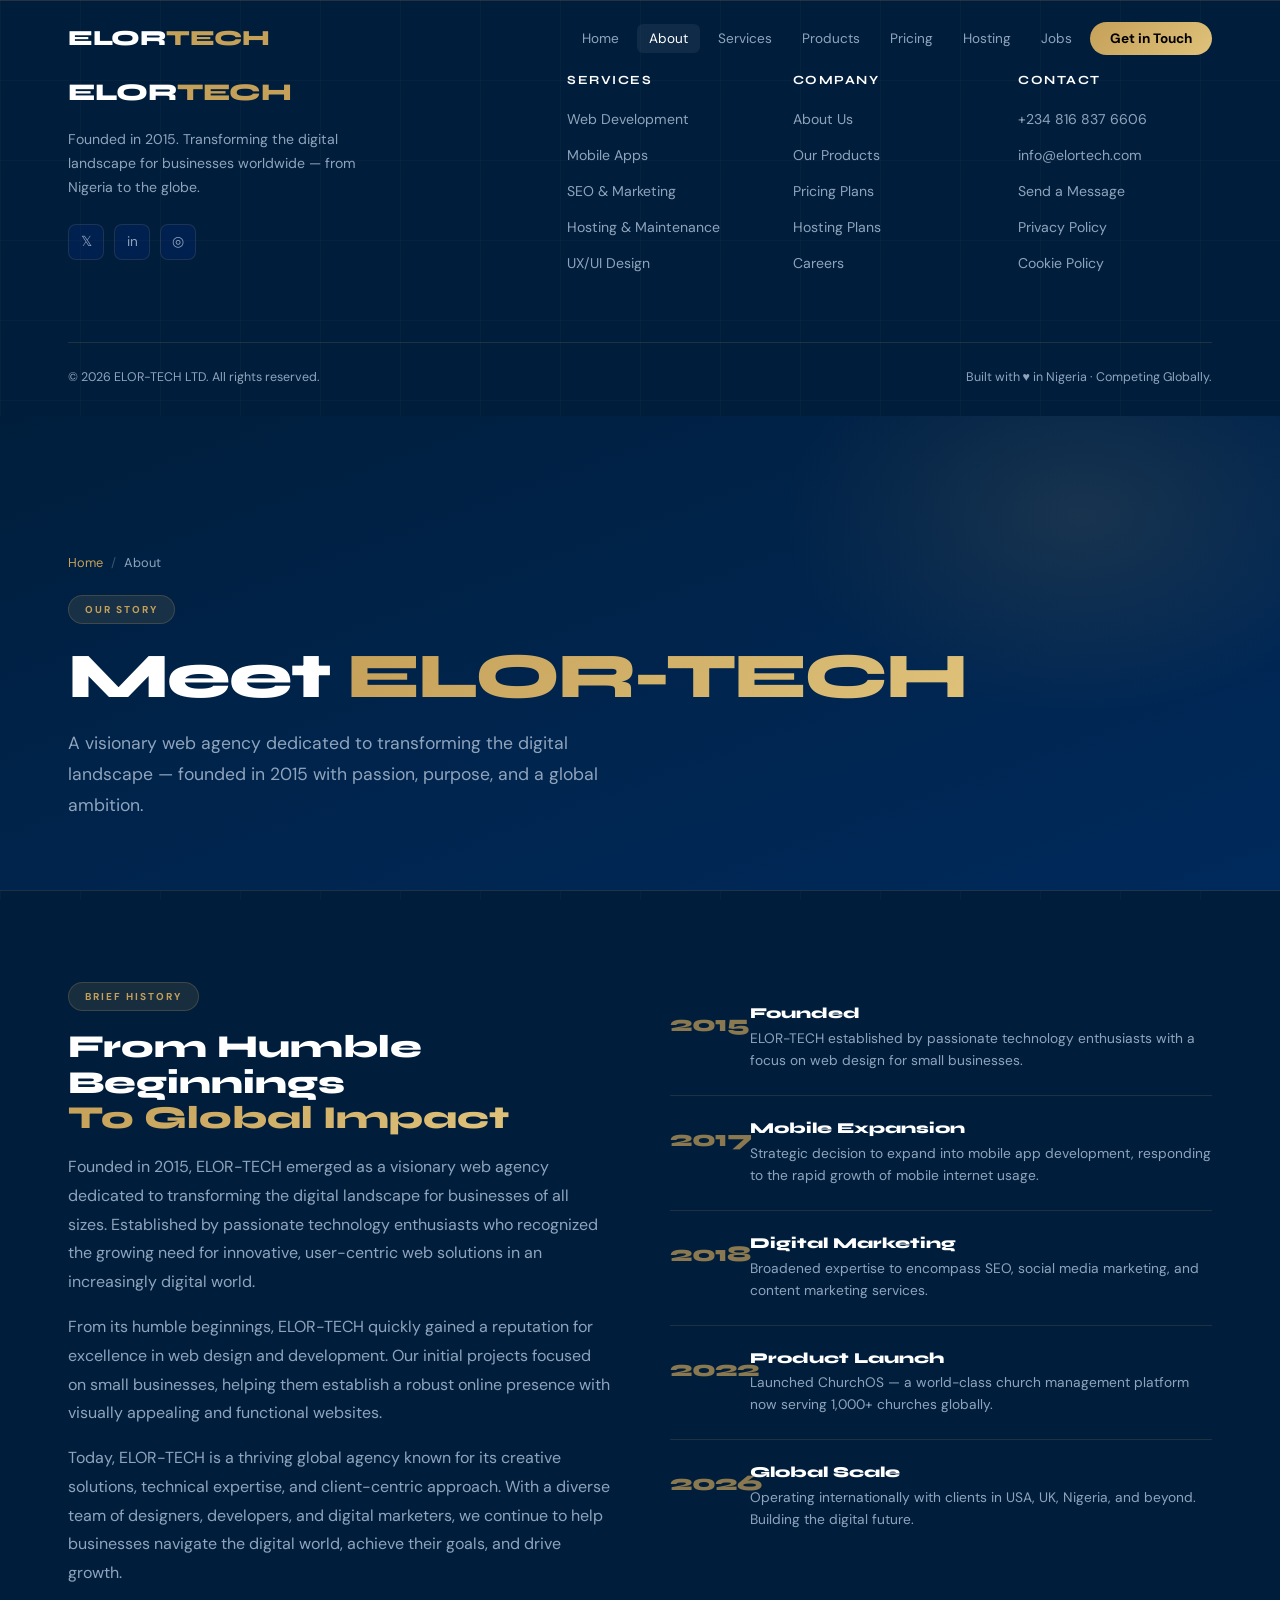
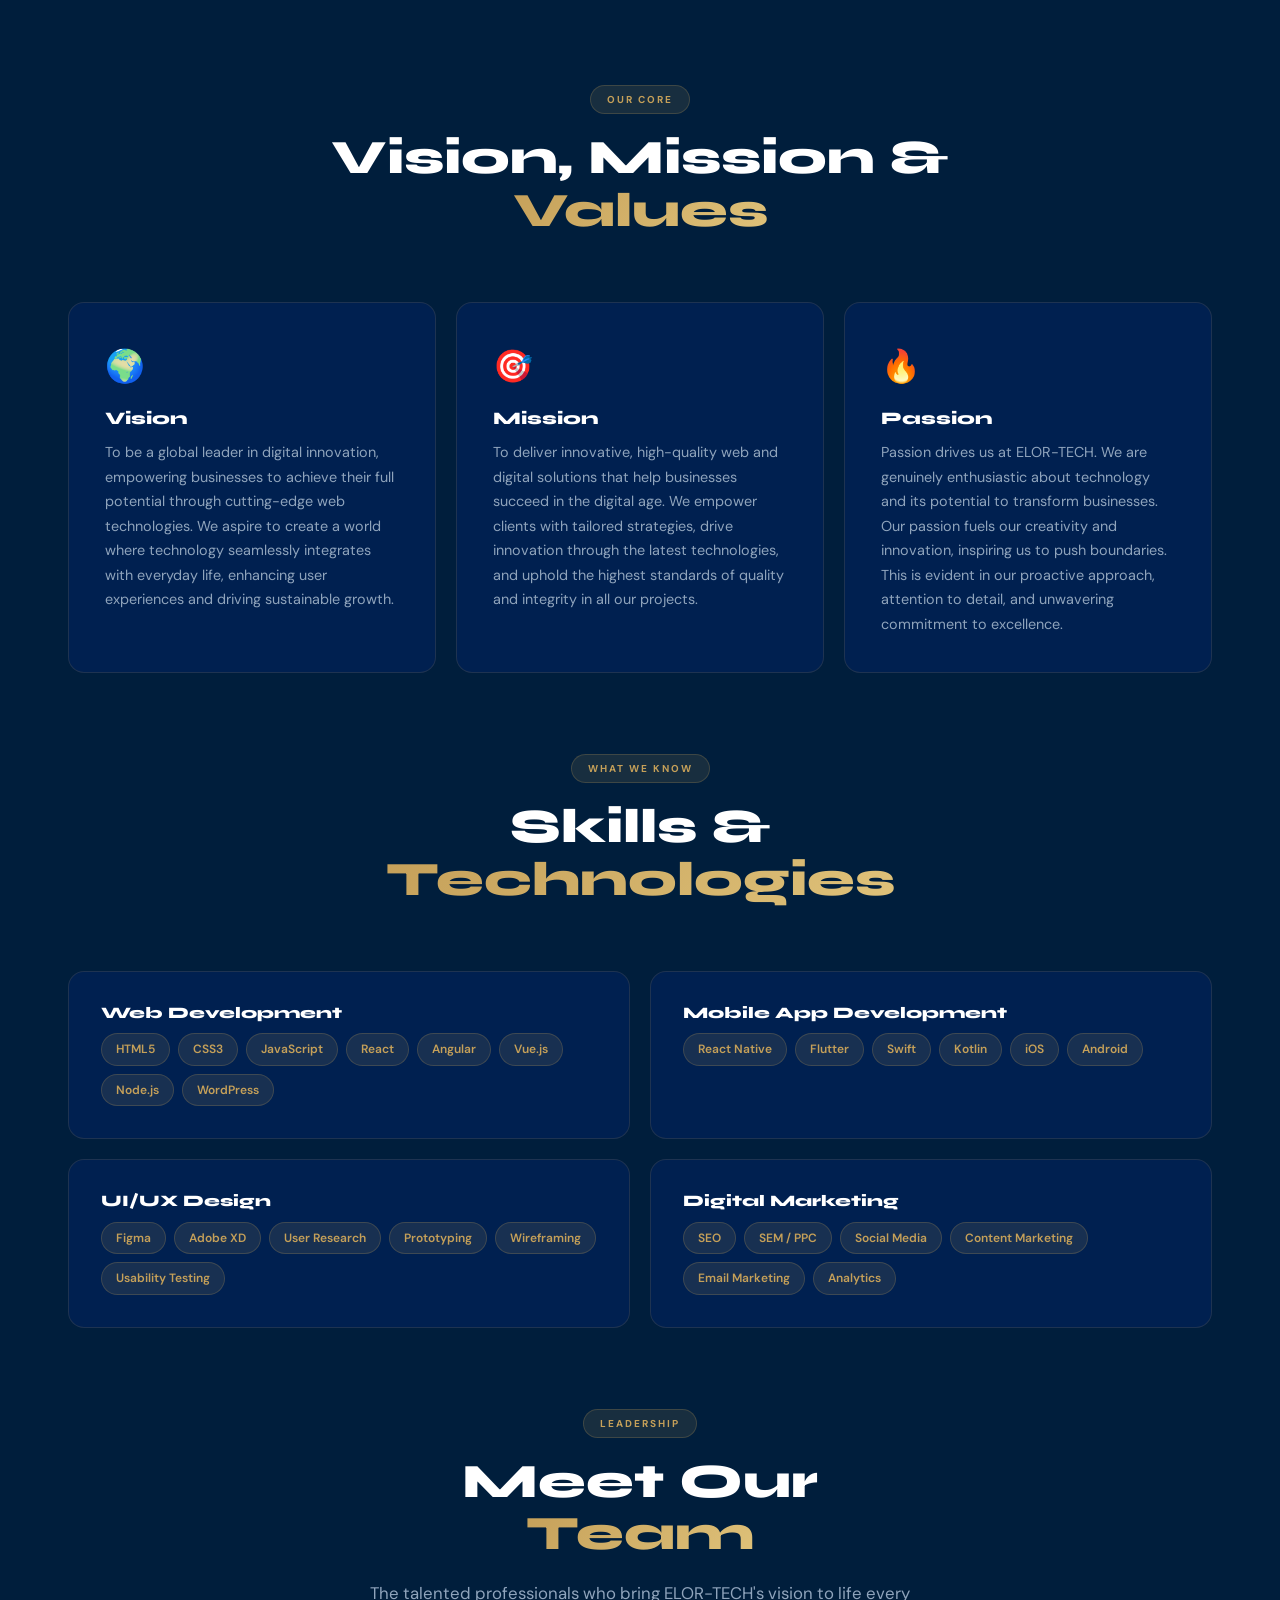
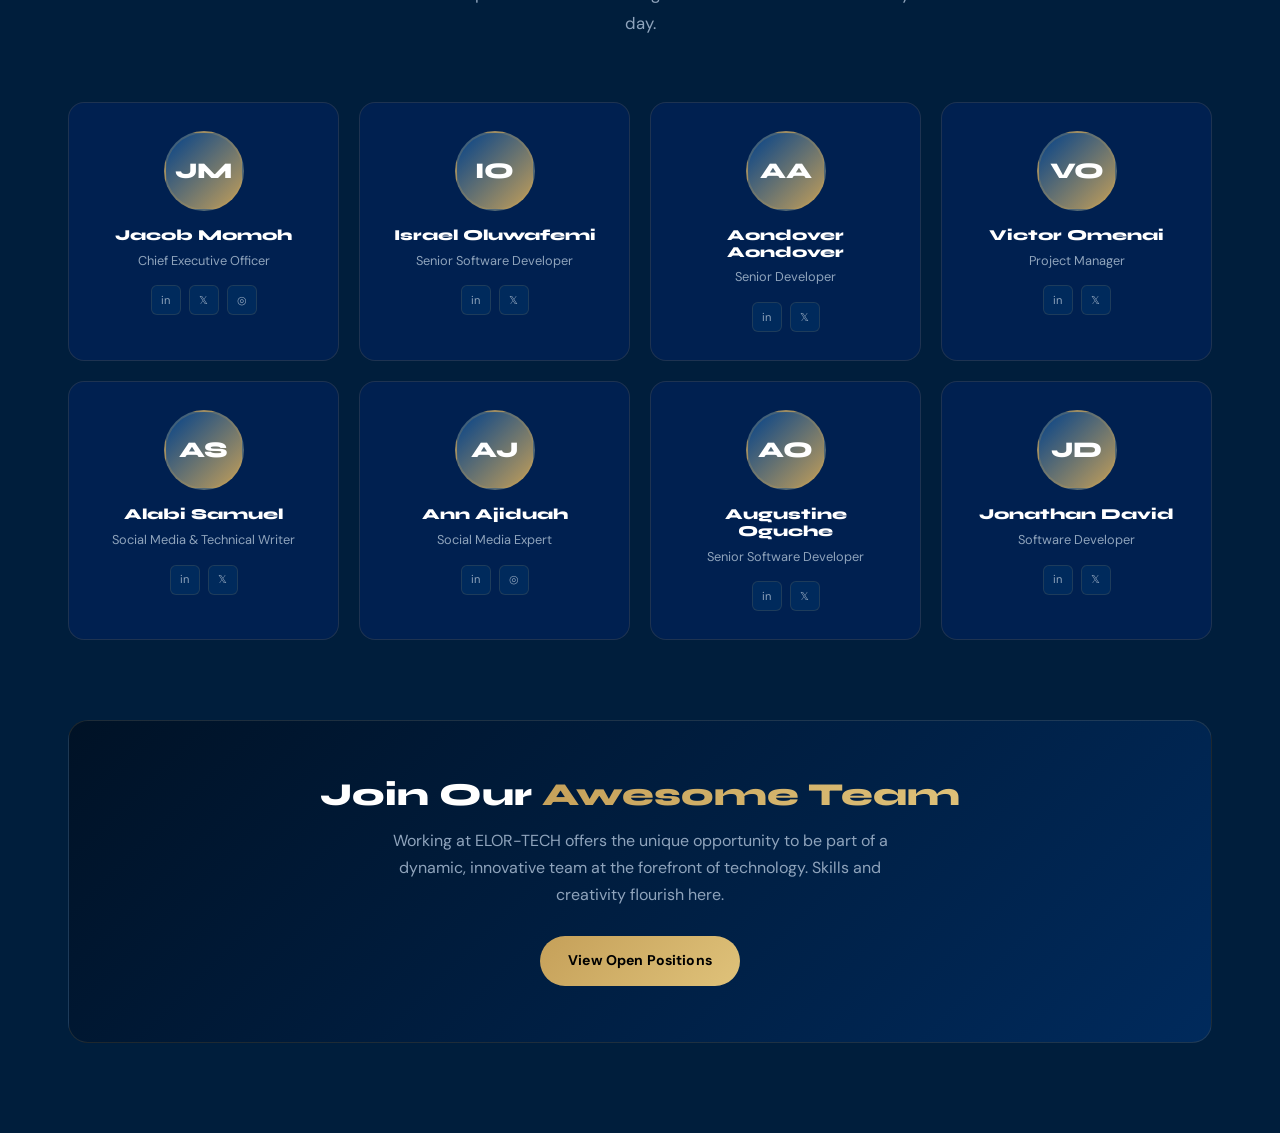
==== about.html @ 8f383d61 "first commit" ====
<!DOCTYPE html>
<html lang="en">
<head>
  <meta charset="UTF-8"/>
  <meta name="viewport" content="width=device-width, initial-scale=1.0"/>
  <title>About — ELOR-TECH LTD</title>
  <meta name="description" content="Learn about ELOR-TECH — our story, leadership team, mission, vision, and values since 2015."/>
  <link rel="preconnect" href="https://fonts.googleapis.com"/>
  <link rel="preconnect" href="https://fonts.gstatic.com" crossorigin/>
  <link href="https://fonts.googleapis.com/css2?family=Syne:wght@400;600;700;800&family=DM+Sans:ital,wght@0,300;0,400;0,500;1,300&display=swap" rel="stylesheet"/>
  <link rel="stylesheet" href="styles.css"/>
  <style>
    .about-body { padding: 90px 0; }
    .history-grid { display: grid; grid-template-columns: 1fr 1fr; gap: 60px; align-items: start; margin-bottom: 80px; }
    .history-text p { color: var(--text-muted); margin-bottom: 16px; font-size: 1rem; line-height: 1.8; }
    .history-timeline { display: flex; flex-direction: column; gap: 0; }
    .tl-item { display: flex; gap: 20px; padding: 24px 0; border-bottom: 1px solid var(--border); }
    .tl-item:last-child { border-bottom: none; }
    .tl-year { font-family: var(--heading-font); font-size: 1.4rem; font-weight: 800; color: var(--gold); opacity: 0.7; flex-shrink: 0; width: 60px; letter-spacing: -0.02em; }
    .tl-text h4 { font-size: 0.95rem; margin-bottom: 5px; }
    .tl-text p { font-size: 0.86rem; color: var(--text-muted); line-height: 1.6; margin: 0; }
    .mvp-grid { display: grid; grid-template-columns: repeat(3, 1fr); gap: 20px; margin-bottom: 80px; }
    .mvp-card { background: var(--surface); border: 1px solid var(--border); border-radius: var(--radius); padding: 36px; transition: all 0.3s; }
    .mvp-card:hover { border-color: var(--gold-border-hover); transform: translateY(-4px); }
    .mvp-icon { font-size: 2rem; margin-bottom: 16px; }
    .mvp-card h3 { font-size: 1.1rem; margin-bottom: 12px; }
    .mvp-card p { font-size: 0.9rem; color: var(--text-muted); line-height: 1.7; }
    .skills-grid { display: grid; grid-template-columns: repeat(2, 1fr); gap: 20px; margin-bottom: 80px; }
    .skill-card { background: var(--surface); border: 1px solid var(--border); border-radius: var(--radius); padding: 32px; }
    .skill-card h4 { font-size: 1rem; margin-bottom: 12px; }
    .skill-tags { display: flex; flex-wrap: wrap; gap: 8px; }
    .skill-tag { font-size: 0.75rem; font-weight: 600; padding: 5px 14px; border-radius: 100px; background: var(--gold-dim); border: 1px solid var(--gold-border); color: var(--gold); }
    .join-band { background: linear-gradient(135deg, #001226, var(--navy-mid)); border: 1px solid var(--border); border-radius: 20px; padding: 56px; text-align: center; margin-top: 80px; }
    .join-band h2 { font-size: 2rem; margin-bottom: 14px; }
    .join-band p { color: var(--text-muted); max-width: 500px; margin: 0 auto 28px; }
    @media(max-width:768px) {
      .history-grid { grid-template-columns: 1fr; gap: 40px; }
      .mvp-grid { grid-template-columns: 1fr; }
      .skills-grid { grid-template-columns: 1fr; }
    }
    @media(max-width:1024px) { .mvp-grid { grid-template-columns: 1fr 1fr; } }
  </style>
</head>
<body>
<script src="nav.js"></script>

<div class="page-hero">
  <div class="container page-hero-content">
    <div class="breadcrumb"><a href="index.html">Home</a><span class="breadcrumb-sep">/</span><span>About</span></div>
    <div class="section-tag fade-up">Our Story</div>
    <h1 class="fade-up-2">Meet <em style="font-style:normal;background:linear-gradient(135deg,var(--gold),var(--gold-light));-webkit-background-clip:text;-webkit-text-fill-color:transparent;background-clip:text;">ELOR-TECH</em></h1>
    <p class="fade-up-3">A visionary web agency dedicated to transforming the digital landscape — founded in 2015 with passion, purpose, and a global ambition.</p>
  </div>
</div>

<section class="about-body">
  <div class="container">

    <!-- History & Timeline -->
    <div class="history-grid">
      <div class="history-text reveal">
        <div class="section-tag">Brief History</div>
        <h2 class="section-title" style="font-size:2rem;">From Humble Beginnings<br/><em>To Global Impact</em></h2>
        <p>Founded in 2015, ELOR-TECH emerged as a visionary web agency dedicated to transforming the digital landscape for businesses of all sizes. Established by passionate technology enthusiasts who recognized the growing need for innovative, user-centric web solutions in an increasingly digital world.</p>
        <p>From its humble beginnings, ELOR-TECH quickly gained a reputation for excellence in web design and development. Our initial projects focused on small businesses, helping them establish a robust online presence with visually appealing and functional websites.</p>
        <p>Today, ELOR-TECH is a thriving global agency known for its creative solutions, technical expertise, and client-centric approach. With a diverse team of designers, developers, and digital marketers, we continue to help businesses navigate the digital world, achieve their goals, and drive growth.</p>
      </div>
      <div class="history-timeline reveal" style="--delay:0.1s">
        <div class="tl-item"><div class="tl-year">2015</div><div class="tl-text"><h4>Founded</h4><p>ELOR-TECH established by passionate technology enthusiasts with a focus on web design for small businesses.</p></div></div>
        <div class="tl-item"><div class="tl-year">2017</div><div class="tl-text"><h4>Mobile Expansion</h4><p>Strategic decision to expand into mobile app development, responding to the rapid growth of mobile internet usage.</p></div></div>
        <div class="tl-item"><div class="tl-year">2018</div><div class="tl-text"><h4>Digital Marketing</h4><p>Broadened expertise to encompass SEO, social media marketing, and content marketing services.</p></div></div>
        <div class="tl-item"><div class="tl-year">2022</div><div class="tl-text"><h4>Product Launch</h4><p>Launched ChurchOS — a world-class church management platform now serving 1,000+ churches globally.</p></div></div>
        <div class="tl-item"><div class="tl-year">2026</div><div class="tl-text"><h4>Global Scale</h4><p>Operating internationally with clients in USA, UK, Nigeria, and beyond. Building the digital future.</p></div></div>
      </div>
    </div>

    <!-- Mission Vision Passion -->
    <div class="section-header reveal">
      <div class="section-tag">Our Core</div>
      <h2 class="section-title">Vision, Mission &<br/><em>Values</em></h2>
    </div>
    <div class="mvp-grid">
      <div class="mvp-card reveal" style="--delay:0s">
        <div class="mvp-icon">🌍</div>
        <h3>Vision</h3>
        <p>To be a global leader in digital innovation, empowering businesses to achieve their full potential through cutting-edge web technologies. We aspire to create a world where technology seamlessly integrates with everyday life, enhancing user experiences and driving sustainable growth.</p>
      </div>
      <div class="mvp-card reveal" style="--delay:0.1s">
        <div class="mvp-icon">🎯</div>
        <h3>Mission</h3>
        <p>To deliver innovative, high-quality web and digital solutions that help businesses succeed in the digital age. We empower clients with tailored strategies, drive innovation through the latest technologies, and uphold the highest standards of quality and integrity in all our projects.</p>
      </div>
      <div class="mvp-card reveal" style="--delay:0.2s">
        <div class="mvp-icon">🔥</div>
        <h3>Passion</h3>
        <p>Passion drives us at ELOR-TECH. We are genuinely enthusiastic about technology and its potential to transform businesses. Our passion fuels our creativity and innovation, inspiring us to push boundaries. This is evident in our proactive approach, attention to detail, and unwavering commitment to excellence.</p>
      </div>
    </div>

    <!-- Skills -->
    <div class="section-header reveal">
      <div class="section-tag">What We Know</div>
      <h2 class="section-title">Skills &<br/><em>Technologies</em></h2>
    </div>
    <div class="skills-grid">
      <div class="skill-card reveal" style="--delay:0s">
        <h4>Web Development</h4>
        <div class="skill-tags">
          <span class="skill-tag">HTML5</span><span class="skill-tag">CSS3</span><span class="skill-tag">JavaScript</span>
          <span class="skill-tag">React</span><span class="skill-tag">Angular</span><span class="skill-tag">Vue.js</span>
          <span class="skill-tag">Node.js</span><span class="skill-tag">WordPress</span>
        </div>
      </div>
      <div class="skill-card reveal" style="--delay:0.1s">
        <h4>Mobile App Development</h4>
        <div class="skill-tags">
          <span class="skill-tag">React Native</span><span class="skill-tag">Flutter</span>
          <span class="skill-tag">Swift</span><span class="skill-tag">Kotlin</span>
          <span class="skill-tag">iOS</span><span class="skill-tag">Android</span>
        </div>
      </div>
      <div class="skill-card reveal" style="--delay:0.2s">
        <h4>UI/UX Design</h4>
        <div class="skill-tags">
          <span class="skill-tag">Figma</span><span class="skill-tag">Adobe XD</span>
          <span class="skill-tag">User Research</span><span class="skill-tag">Prototyping</span>
          <span class="skill-tag">Wireframing</span><span class="skill-tag">Usability Testing</span>
        </div>
      </div>
      <div class="skill-card reveal" style="--delay:0.3s">
        <h4>Digital Marketing</h4>
        <div class="skill-tags">
          <span class="skill-tag">SEO</span><span class="skill-tag">SEM / PPC</span>
          <span class="skill-tag">Social Media</span><span class="skill-tag">Content Marketing</span>
          <span class="skill-tag">Email Marketing</span><span class="skill-tag">Analytics</span>
        </div>
      </div>
    </div>

    <!-- Leadership Team -->
    <div class="section-header reveal">
      <div class="section-tag">Leadership</div>
      <h2 class="section-title">Meet Our<br/><em>Team</em></h2>
      <p class="section-sub">The talented professionals who bring ELOR-TECH's vision to life every day.</p>
    </div>
    <div class="team-grid">
      <div class="team-card reveal" style="--delay:0s">
        <div class="team-avatar">JM</div>
        <h4>Jacob Momoh</h4>
        <p>Chief Executive Officer</p>
        <div class="team-socials">
          <a href="https://www.linkedin.com/in/jacob-momoh-5a05b485/" target="_blank">in</a>
          <a href="https://x.com/israelprince4" target="_blank">𝕏</a>
          <a href="https://www.instagram.com/momohjacob20/" target="_blank">◎</a>
        </div>
      </div>
      <div class="team-card reveal" style="--delay:0.08s">
        <div class="team-avatar">IO</div>
        <h4>Israel Oluwafemi</h4>
        <p>Senior Software Developer</p>
        <div class="team-socials"><a href="#">in</a><a href="#">𝕏</a></div>
      </div>
      <div class="team-card reveal" style="--delay:0.16s">
        <div class="team-avatar">AA</div>
        <h4>Aondover Aondover</h4>
        <p>Senior Developer</p>
        <div class="team-socials"><a href="#">in</a><a href="#">𝕏</a></div>
      </div>
      <div class="team-card reveal" style="--delay:0.24s">
        <div class="team-avatar">VO</div>
        <h4>Victor Omenai</h4>
        <p>Project Manager</p>
        <div class="team-socials"><a href="#">in</a><a href="#">𝕏</a></div>
      </div>
      <div class="team-card reveal" style="--delay:0.32s">
        <div class="team-avatar">AS</div>
        <h4>Alabi Samuel</h4>
        <p>Social Media & Technical Writer</p>
        <div class="team-socials"><a href="#">in</a><a href="#">𝕏</a></div>
      </div>
      <div class="team-card reveal" style="--delay:0.40s">
        <div class="team-avatar">AJ</div>
        <h4>Ann Ajiduah</h4>
        <p>Social Media Expert</p>
        <div class="team-socials"><a href="#">in</a><a href="#">◎</a></div>
      </div>
      <div class="team-card reveal" style="--delay:0.48s">
        <div class="team-avatar">AO</div>
        <h4>Augustine Oguche</h4>
        <p>Senior Software Developer</p>
        <div class="team-socials"><a href="#">in</a><a href="#">𝕏</a></div>
      </div>
      <div class="team-card reveal" style="--delay:0.56s">
        <div class="team-avatar">JD</div>
        <h4>Jonathan David</h4>
        <p>Software Developer</p>
        <div class="team-socials"><a href="#">in</a><a href="#">𝕏</a></div>
      </div>
    </div>

    <!-- Join CTA -->
    <div class="join-band reveal">
      <h2>Join Our <em style="font-style:normal;background:linear-gradient(135deg,var(--gold),var(--gold-light));-webkit-background-clip:text;-webkit-text-fill-color:transparent;background-clip:text;">Awesome Team</em></h2>
      <p>Working at ELOR-TECH offers the unique opportunity to be part of a dynamic, innovative team at the forefront of technology. Skills and creativity flourish here.</p>
      <a href="jobs.html" class="btn-primary">View Open Positions</a>
    </div>

  </div>
</section>

<script src="main.js"></script>
</body>
</html>
---- styles.css ----
/* ===========================
   ELOR-TECH — Global Styles
   Brand: Imperial Navy #003366 | Innovation Gold #C5A059 | Pure White #FFFFFF
   =========================== */

:root {
  --navy:      #003366;
  --navy-deep: #001e3c;
  --navy-mid:  #002a5c;
  --navy-light:#00408a;
  --gold:      #C5A059;
  --gold-light:#dfc27a;
  --gold-dim:  rgba(197,160,89,0.12);
  --gold-border: rgba(197,160,89,0.22);
  --gold-border-hover: rgba(197,160,89,0.55);
  --white:     #FFFFFF;
  --off-white: #f0ece4;
  --text:      #e8e4dc;
  --text-muted:#8fa4bc;
  --surface:   #002050;
  --surface2:  #002d6a;
  --border:    rgba(197,160,89,0.15);
  --radius:    16px;
  --radius-sm: 8px;
  --heading-font: 'Syne', sans-serif;
  --body-font:    'DM Sans', sans-serif;
  --nav-h: 76px;
}

*, *::before, *::after { box-sizing: border-box; margin: 0; padding: 0; }
html { scroll-behavior: smooth; }

body {
  background: var(--navy-deep);
  color: var(--text);
  font-family: var(--body-font);
  font-size: 16px;
  line-height: 1.7;
  overflow-x: hidden;
}

.container {
  max-width: 1200px;
  margin: 0 auto;
  padding: 0 28px;
}

/* ── TYPOGRAPHY ── */
h1,h2,h3,h4,h5 {
  font-family: var(--heading-font);
  font-weight: 800;
  line-height: 1.1;
  color: var(--white);
}

.section-tag {
  display: inline-block;
  font-size: 10px;
  font-weight: 700;
  letter-spacing: 0.2em;
  text-transform: uppercase;
  color: var(--gold);
  border: 1px solid var(--gold-border);
  background: var(--gold-dim);
  padding: 5px 16px;
  border-radius: 100px;
  margin-bottom: 18px;
}

.section-title {
  font-size: clamp(2rem, 4vw, 3rem);
  margin-bottom: 18px;
}

.section-title em {
  font-style: normal;
  background: linear-gradient(135deg, var(--gold), var(--gold-light));
  -webkit-background-clip: text;
  -webkit-text-fill-color: transparent;
  background-clip: text;
}

.section-sub {
  font-size: 1.05rem;
  color: var(--text-muted);
  max-width: 560px;
  line-height: 1.75;
}

.section-header { text-align: center; margin-bottom: 64px; }
.section-header .section-sub { margin: 0 auto; }

/* ── BUTTONS ── */
.btn-primary {
  display: inline-block;
  background: linear-gradient(135deg, var(--gold), var(--gold-light));
  color: #000;
  font-weight: 700;
  font-size: 0.88rem;
  padding: 13px 28px;
  border-radius: 100px;
  text-decoration: none;
  border: none;
  cursor: pointer;
  transition: all 0.25s;
  font-family: var(--body-font);
  letter-spacing: 0.01em;
}
.btn-primary:hover {
  transform: translateY(-2px);
  box-shadow: 0 8px 32px rgba(197,160,89,0.4);
}

.btn-outline {
  display: inline-block;
  border: 1px solid var(--gold-border-hover);
  color: var(--gold);
  font-weight: 600;
  font-size: 0.88rem;
  padding: 13px 28px;
  border-radius: 100px;
  text-decoration: none;
  transition: all 0.25s;
  cursor: pointer;
  font-family: var(--body-font);
  background: transparent;
}
.btn-outline:hover {
  background: var(--gold-dim);
  transform: translateY(-2px);
}

.btn-ghost {
  display: inline-block;
  color: var(--text-muted);
  text-decoration: none;
  font-size: 0.9rem;
  font-weight: 500;
  padding: 13px 0;
  transition: color 0.2s;
}
.btn-ghost:hover { color: var(--white); }

/* ── NAV ── */
.nav {
  position: fixed;
  top: 0; left: 0; right: 0;
  z-index: 1000;
  height: var(--nav-h);
  transition: all 0.3s ease;
}

.nav.scrolled {
  background: rgba(0,30,60,0.96);
  backdrop-filter: blur(20px);
  border-bottom: 1px solid var(--border);
  box-shadow: 0 4px 40px rgba(0,0,0,0.4);
}

.nav-inner {
  max-width: 1200px;
  margin: 0 auto;
  padding: 0 28px;
  height: 100%;
  display: flex;
  align-items: center;
  justify-content: space-between;
  gap: 24px;
}

.logo {
  font-family: var(--heading-font);
  font-weight: 800;
  font-size: 1.35rem;
  color: var(--white);
  text-decoration: none;
  letter-spacing: -0.02em;
  flex-shrink: 0;
}
.logo span { color: var(--gold); }

.nav-links {
  display: flex;
  list-style: none;
  gap: 6px;
  align-items: center;
}

.nav-links a {
  color: var(--text-muted);
  text-decoration: none;
  font-size: 0.85rem;
  font-weight: 400;
  padding: 6px 12px;
  border-radius: 6px;
  transition: all 0.2s;
}

.nav-links a:hover,
.nav-links a.active { color: var(--white); background: rgba(255,255,255,0.06); }

.nav-cta {
  background: linear-gradient(135deg, var(--gold), var(--gold-light)) !important;
  color: #000 !important;
  padding: 8px 20px !important;
  border-radius: 100px !important;
  font-weight: 700 !important;
}
.nav-cta:hover { opacity: 0.88; background: none; }

.hamburger {
  display: none;
  flex-direction: column;
  gap: 5px;
  background: none;
  border: none;
  cursor: pointer;
  padding: 4px;
}
.hamburger span {
  display: block;
  width: 24px; height: 2px;
  background: var(--white);
  border-radius: 2px;
  transition: all 0.3s;
}

.mobile-menu {
  display: none;
  position: fixed;
  top: var(--nav-h);
  left: 0; right: 0;
  background: rgba(0,20,50,0.98);
  backdrop-filter: blur(20px);
  border-bottom: 1px solid var(--border);
  padding: 20px 28px 28px;
  z-index: 999;
}

.mobile-menu.open { display: block; }
.mobile-menu ul { list-style: none; }
.mobile-menu li { border-bottom: 1px solid var(--border); }
.mobile-menu a {
  display: block;
  color: var(--text);
  text-decoration: none;
  font-size: 1.05rem;
  font-weight: 600;
  padding: 14px 0;
  font-family: var(--heading-font);
  transition: color 0.2s;
}
.mobile-menu a:hover { color: var(--gold); }

/* ── PAGE HERO (inner pages) ── */
.page-hero {
  padding: calc(var(--nav-h) + 60px) 0 70px;
  background: linear-gradient(160deg, var(--navy-deep) 0%, var(--navy-mid) 100%);
  border-bottom: 1px solid var(--border);
  position: relative;
  overflow: hidden;
}

.page-hero::before {
  content: '';
  position: absolute;
  width: 600px; height: 400px;
  background: radial-gradient(ellipse, rgba(197,160,89,0.12), transparent 70%);
  top: -100px; right: -100px;
  pointer-events: none;
}

.page-hero-content { position: relative; z-index: 1; }

.breadcrumb {
  display: flex;
  align-items: center;
  gap: 8px;
  font-size: 0.8rem;
  color: var(--text-muted);
  margin-bottom: 20px;
}
.breadcrumb a { color: var(--gold); text-decoration: none; }
.breadcrumb a:hover { text-decoration: underline; }
.breadcrumb-sep { opacity: 0.4; }

.page-hero h1 {
  font-size: clamp(2.5rem, 5vw, 4rem);
  margin-bottom: 16px;
  letter-spacing: -0.03em;
}

.page-hero p {
  font-size: 1.1rem;
  color: var(--text-muted);
  max-width: 560px;
  line-height: 1.75;
}

/* ── TICKER ── */
.ticker-wrap {
  overflow: hidden;
  background: var(--navy-mid);
  border-top: 1px solid var(--border);
  border-bottom: 1px solid var(--border);
  padding: 13px 0;
}
.ticker {
  display: flex;
  gap: 40px;
  animation: ticker 30s linear infinite;
  width: max-content;
  align-items: center;
}
.ticker span {
  font-size: 0.78rem;
  font-weight: 600;
  text-transform: uppercase;
  letter-spacing: 0.1em;
  color: var(--text-muted);
  white-space: nowrap;
}
.ticker .dot { color: var(--gold); font-size: 0.4rem; }
@keyframes ticker { 0% { transform: translateX(0); } 100% { transform: translateX(-50%); } }

/* ── REVEAL ── */
.reveal {
  opacity: 0;
  transform: translateY(26px);
  transition: opacity 0.65s ease, transform 0.65s ease;
  transition-delay: var(--delay, 0s);
}
.reveal.visible { opacity: 1; transform: translateY(0); }

/* ── FADE UP ── */
@keyframes fadeUp {
  from { opacity: 0; transform: translateY(24px); }
  to   { opacity: 1; transform: translateY(0); }
}
.fade-up { animation: fadeUp 0.8s ease both; }
.fade-up-2 { animation: fadeUp 0.8s 0.15s ease both; }
.fade-up-3 { animation: fadeUp 0.8s 0.3s ease both; }

/* ── FOOTER ── */
.footer {
  background: var(--navy-deep);
  border-top: 1px solid var(--border);
  padding: 72px 0 28px;
}

.footer-top {
  display: grid;
  grid-template-columns: 1.3fr 2fr;
  gap: 80px;
  margin-bottom: 56px;
}

.footer-logo {
  font-family: var(--heading-font);
  font-size: 1.5rem;
  font-weight: 800;
  color: var(--white);
  text-decoration: none;
  letter-spacing: -0.02em;
  display: block;
  margin-bottom: 14px;
}
.footer-logo span { color: var(--gold); }

.footer-brand p {
  font-size: 0.88rem;
  color: var(--text-muted);
  line-height: 1.7;
  margin-bottom: 24px;
  max-width: 300px;
}

.footer-socials {
  display: flex;
  gap: 10px;
}
.footer-socials a {
  width: 36px; height: 36px;
  background: var(--surface);
  border: 1px solid var(--border);
  border-radius: var(--radius-sm);
  display: flex;
  align-items: center;
  justify-content: center;
  color: var(--text-muted);
  font-size: 0.85rem;
  text-decoration: none;
  transition: all 0.2s;
}
.footer-socials a:hover { border-color: var(--gold); color: var(--gold); }

.footer-links {
  display: grid;
  grid-template-columns: repeat(3, 1fr);
  gap: 32px;
}

.footer-col h5 {
  font-size: 0.78rem;
  font-weight: 700;
  text-transform: uppercase;
  letter-spacing: 0.12em;
  color: var(--white);
  margin-bottom: 18px;
}
.footer-col ul { list-style: none; }
.footer-col li { margin-bottom: 9px; }
.footer-col a {
  color: var(--text-muted);
  text-decoration: none;
  font-size: 0.88rem;
  transition: color 0.2s;
}
.footer-col a:hover { color: var(--gold); }

.footer-bottom {
  display: flex;
  justify-content: space-between;
  align-items: center;
  padding-top: 24px;
  border-top: 1px solid var(--border);
  font-size: 0.78rem;
  color: var(--text-muted);
  flex-wrap: wrap;
  gap: 8px;
}

/* ── CTA BAND ── */
.cta-band {
  padding: 90px 28px;
  text-align: center;
  background: linear-gradient(135deg, #001226 0%, var(--navy-mid) 100%);
  border-top: 1px solid var(--border);
  border-bottom: 1px solid var(--border);
  position: relative;
  overflow: hidden;
}
.cta-band::before {
  content: '';
  position: absolute;
  width: 700px; height: 350px;
  background: radial-gradient(ellipse, rgba(197,160,89,0.13), transparent 70%);
  top: 50%; left: 50%;
  transform: translate(-50%, -50%);
  pointer-events: none;
}
.cta-band-inner { position: relative; z-index: 1; }
.cta-band h2 { font-size: clamp(1.8rem, 3.5vw, 3rem); margin-bottom: 16px; }
.cta-band p { color: var(--text-muted); max-width: 500px; margin: 0 auto 32px; font-size: 1.05rem; }
.cta-band .btns { display: flex; gap: 16px; justify-content: center; flex-wrap: wrap; }

/* ── GRID LINES BG ── */
.grid-bg {
  position: fixed;
  inset: 0;
  background-image:
    linear-gradient(rgba(197,160,89,0.03) 1px, transparent 1px),
    linear-gradient(90deg, rgba(197,160,89,0.03) 1px, transparent 1px);
  background-size: 80px 80px;
  pointer-events: none;
  z-index: 0;
}

/* ── CARD SHARED ── */
.card {
  background: var(--surface);
  border: 1px solid var(--border);
  border-radius: var(--radius);
  padding: 36px;
  transition: all 0.3s;
}
.card:hover {
  border-color: var(--gold-border-hover);
  transform: translateY(-4px);
  box-shadow: 0 16px 50px rgba(0,0,0,0.3);
}

/* ── STAT BOX ── */
.stat-box { text-align: center; }
.stat-box .num {
  font-family: var(--heading-font);
  font-size: 2.8rem;
  font-weight: 800;
  color: var(--gold);
  letter-spacing: -0.04em;
  line-height: 1;
  display: block;
}
.stat-box .lbl {
  font-size: 0.78rem;
  text-transform: uppercase;
  letter-spacing: 0.1em;
  color: var(--text-muted);
  margin-top: 4px;
}

/* ── FAQ ── */
.faq-item {
  border-bottom: 1px solid var(--border);
}
.faq-q {
  width: 100%;
  background: none;
  border: none;
  color: var(--white);
  font-family: var(--heading-font);
  font-size: 1rem;
  font-weight: 700;
  text-align: left;
  padding: 22px 0;
  cursor: pointer;
  display: flex;
  justify-content: space-between;
  align-items: center;
  gap: 16px;
  transition: color 0.2s;
}
.faq-q:hover { color: var(--gold); }
.faq-icon { font-size: 1.2rem; color: var(--gold); flex-shrink: 0; transition: transform 0.3s; }
.faq-a {
  font-size: 0.95rem;
  color: var(--text-muted);
  line-height: 1.75;
  max-height: 0;
  overflow: hidden;
  transition: max-height 0.4s ease, padding 0.3s;
}
.faq-a.open { max-height: 400px; padding-bottom: 20px; }
.faq-icon.open { transform: rotate(45deg); }

/* ── TABLE ── */
.data-table {
  width: 100%;
  border-collapse: collapse;
  font-size: 0.9rem;
}
.data-table th {
  background: var(--surface2);
  color: var(--gold);
  font-family: var(--heading-font);
  font-size: 0.78rem;
  font-weight: 700;
  letter-spacing: 0.08em;
  text-transform: uppercase;
  padding: 14px 16px;
  text-align: left;
  border-bottom: 1px solid var(--border);
}
.data-table td {
  padding: 13px 16px;
  color: var(--text-muted);
  border-bottom: 1px solid rgba(197,160,89,0.07);
}
.data-table tr:hover td { background: rgba(197,160,89,0.04); color: var(--text); }
.data-table .check { color: var(--gold); font-weight: 700; }
.data-table .cross { color: #555; }
.data-table .highlight-col {
  background: rgba(197,160,89,0.06);
  color: var(--text);
  font-weight: 600;
}

/* ── FORM ── */
.form-group { margin-bottom: 20px; }
.form-group label {
  display: block;
  font-size: 0.78rem;
  font-weight: 700;
  letter-spacing: 0.08em;
  text-transform: uppercase;
  color: var(--text-muted);
  margin-bottom: 8px;
}
.form-group input,
.form-group select,
.form-group textarea {
  width: 100%;
  background: var(--navy-deep);
  border: 1px solid var(--border);
  border-radius: var(--radius-sm);
  padding: 13px 16px;
  color: var(--text);
  font-family: var(--body-font);
  font-size: 0.9rem;
  outline: none;
  transition: border-color 0.2s;
  resize: vertical;
}
.form-group input:focus,
.form-group select:focus,
.form-group textarea:focus { border-color: var(--gold); }
.form-group select option { background: var(--navy-deep); }
.form-row { display: grid; grid-template-columns: 1fr 1fr; gap: 16px; }

.form-success {
  display: none;
  text-align: center;
  color: var(--gold);
  font-weight: 600;
  font-size: 0.9rem;
  margin-top: 14px;
  padding: 12px;
  background: var(--gold-dim);
  border-radius: var(--radius-sm);
  border: 1px solid var(--gold-border);
}

/* ── PRICING CARDS ── */
.pricing-grid {
  display: grid;
  grid-template-columns: repeat(3, 1fr);
  gap: 20px;
  align-items: start;
}
.pricing-card {
  background: var(--surface);
  border: 1px solid var(--border);
  border-radius: var(--radius);
  padding: 40px 32px;
  position: relative;
  transition: transform 0.3s;
}
.pricing-card:hover { transform: translateY(-5px); }
.pricing-card.featured {
  border-color: rgba(197,160,89,0.45);
  background: linear-gradient(160deg, #001a3a, var(--surface));
  box-shadow: 0 0 60px rgba(197,160,89,0.12);
}
.plan-badge {
  position: absolute;
  top: -13px; left: 50%;
  transform: translateX(-50%);
  background: linear-gradient(135deg, var(--gold), var(--gold-light));
  color: #000;
  font-size: 0.65rem;
  font-weight: 800;
  letter-spacing: 0.1em;
  text-transform: uppercase;
  padding: 4px 16px;
  border-radius: 100px;
  white-space: nowrap;
}
.plan-tier {
  font-size: 0.7rem;
  font-weight: 700;
  letter-spacing: 0.15em;
  text-transform: uppercase;
  color: var(--text-muted);
  margin-bottom: 10px;
}
.plan-price {
  font-family: var(--heading-font);
  font-size: 3.2rem;
  font-weight: 800;
  color: var(--white);
  letter-spacing: -0.04em;
  line-height: 1;
  margin-bottom: 4px;
}
.currency { font-size: 1.4rem; vertical-align: top; margin-top: 10px; display: inline-block; }
.period { font-size: 0.95rem; font-weight: 400; color: var(--text-muted); font-family: var(--body-font); }
.plan-sub { font-size: 0.82rem; color: var(--text-muted); margin-bottom: 28px; }
.plan-features { list-style: none; margin-bottom: 32px; }
.plan-features li {
  font-size: 0.88rem;
  color: var(--text-muted);
  padding: 9px 0;
  border-bottom: 1px solid var(--border);
  display: flex;
  gap: 8px;
  align-items: flex-start;
}
.plan-features li:last-child { border-bottom: none; }
.plan-features li .chk { color: var(--gold); flex-shrink: 0; }

/* ── TEAM CARD ── */
.team-grid {
  display: grid;
  grid-template-columns: repeat(4, 1fr);
  gap: 20px;
}
.team-card {
  background: var(--surface);
  border: 1px solid var(--border);
  border-radius: var(--radius);
  padding: 28px 24px;
  text-align: center;
  transition: all 0.3s;
}
.team-card:hover {
  border-color: var(--gold-border-hover);
  transform: translateY(-4px);
}
.team-avatar {
  width: 80px; height: 80px;
  border-radius: 50%;
  background: linear-gradient(135deg, var(--navy-light), var(--gold));
  display: flex;
  align-items: center;
  justify-content: center;
  font-family: var(--heading-font);
  font-size: 1.4rem;
  font-weight: 800;
  color: var(--white);
  margin: 0 auto 16px;
  border: 2px solid var(--gold-border);
}
.team-card h4 { font-size: 0.95rem; margin-bottom: 6px; }
.team-card p { font-size: 0.8rem; color: var(--text-muted); margin-bottom: 14px; }
.team-socials { display: flex; gap: 8px; justify-content: center; }
.team-socials a {
  width: 30px; height: 30px;
  border-radius: 6px;
  background: var(--navy-mid);
  border: 1px solid var(--border);
  display: flex;
  align-items: center;
  justify-content: center;
  color: var(--text-muted);
  font-size: 0.7rem;
  text-decoration: none;
  transition: all 0.2s;
}
.team-socials a:hover { border-color: var(--gold); color: var(--gold); }

/* ── JOB CARD ── */
.job-card {
  background: var(--surface);
  border: 1px solid var(--border);
  border-radius: var(--radius);
  padding: 32px 36px;
  display: flex;
  align-items: center;
  justify-content: space-between;
  gap: 24px;
  transition: all 0.3s;
  flex-wrap: wrap;
}
.job-card:hover {
  border-color: var(--gold-border-hover);
  transform: translateY(-3px);
}
.job-tags { display: flex; gap: 8px; flex-wrap: wrap; margin-top: 10px; }
.job-tag {
  font-size: 0.72rem;
  font-weight: 600;
  padding: 4px 12px;
  border-radius: 100px;
  background: var(--gold-dim);
  border: 1px solid var(--gold-border);
  color: var(--gold);
}

/* ── RESPONSIVE ── */
@media (max-width: 1024px) {
  .pricing-grid { grid-template-columns: 1fr; max-width: 460px; margin: 0 auto; }
  .team-grid { grid-template-columns: repeat(3, 1fr); }
  .footer-top { grid-template-columns: 1fr; gap: 48px; }
}

@media (max-width: 768px) {
  .nav-links { display: none; }
  .hamburger { display: flex; }
  .form-row { grid-template-columns: 1fr; }
  .team-grid { grid-template-columns: repeat(2, 1fr); }
  .footer-links { grid-template-columns: 1fr 1fr; }
  .footer-bottom { flex-direction: column; text-align: center; }
}

@media (max-width: 480px) {
  .team-grid { grid-template-columns: 1fr 1fr; }
  .footer-links { grid-template-columns: 1fr; }
}
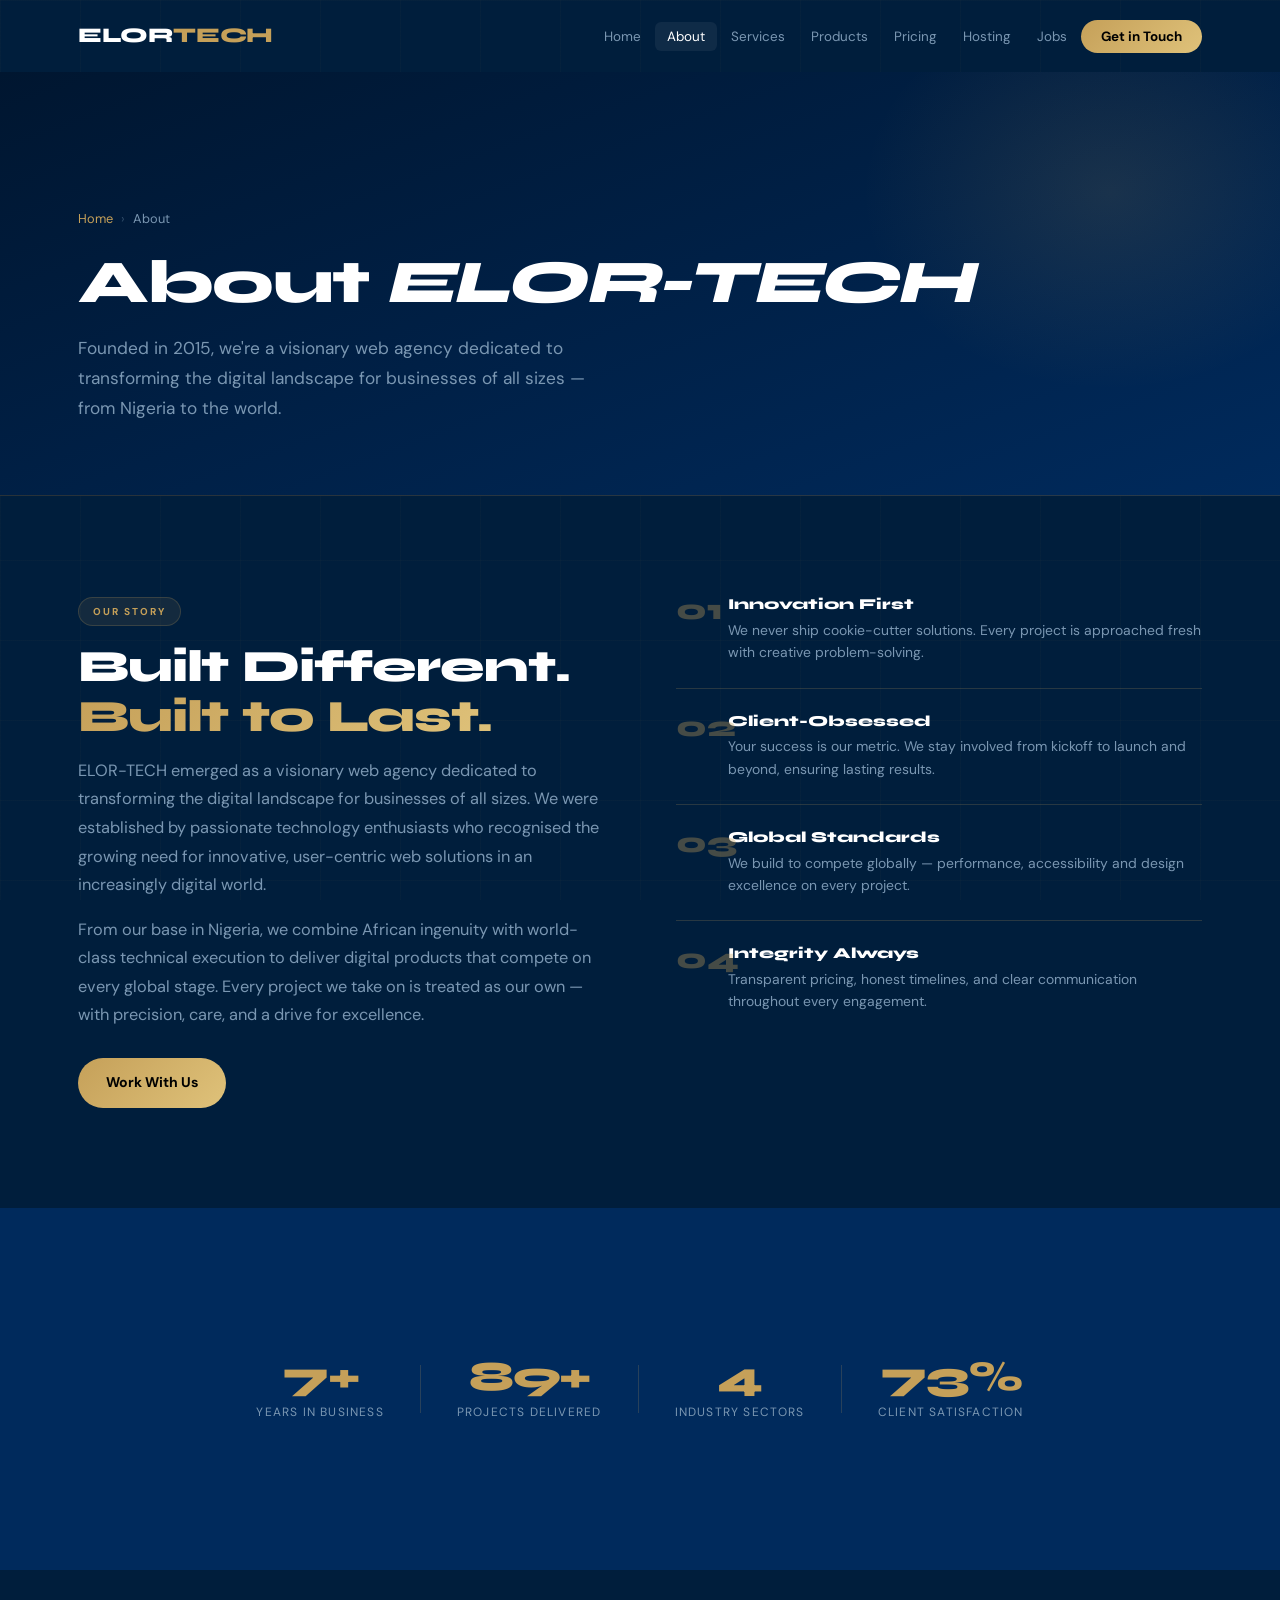
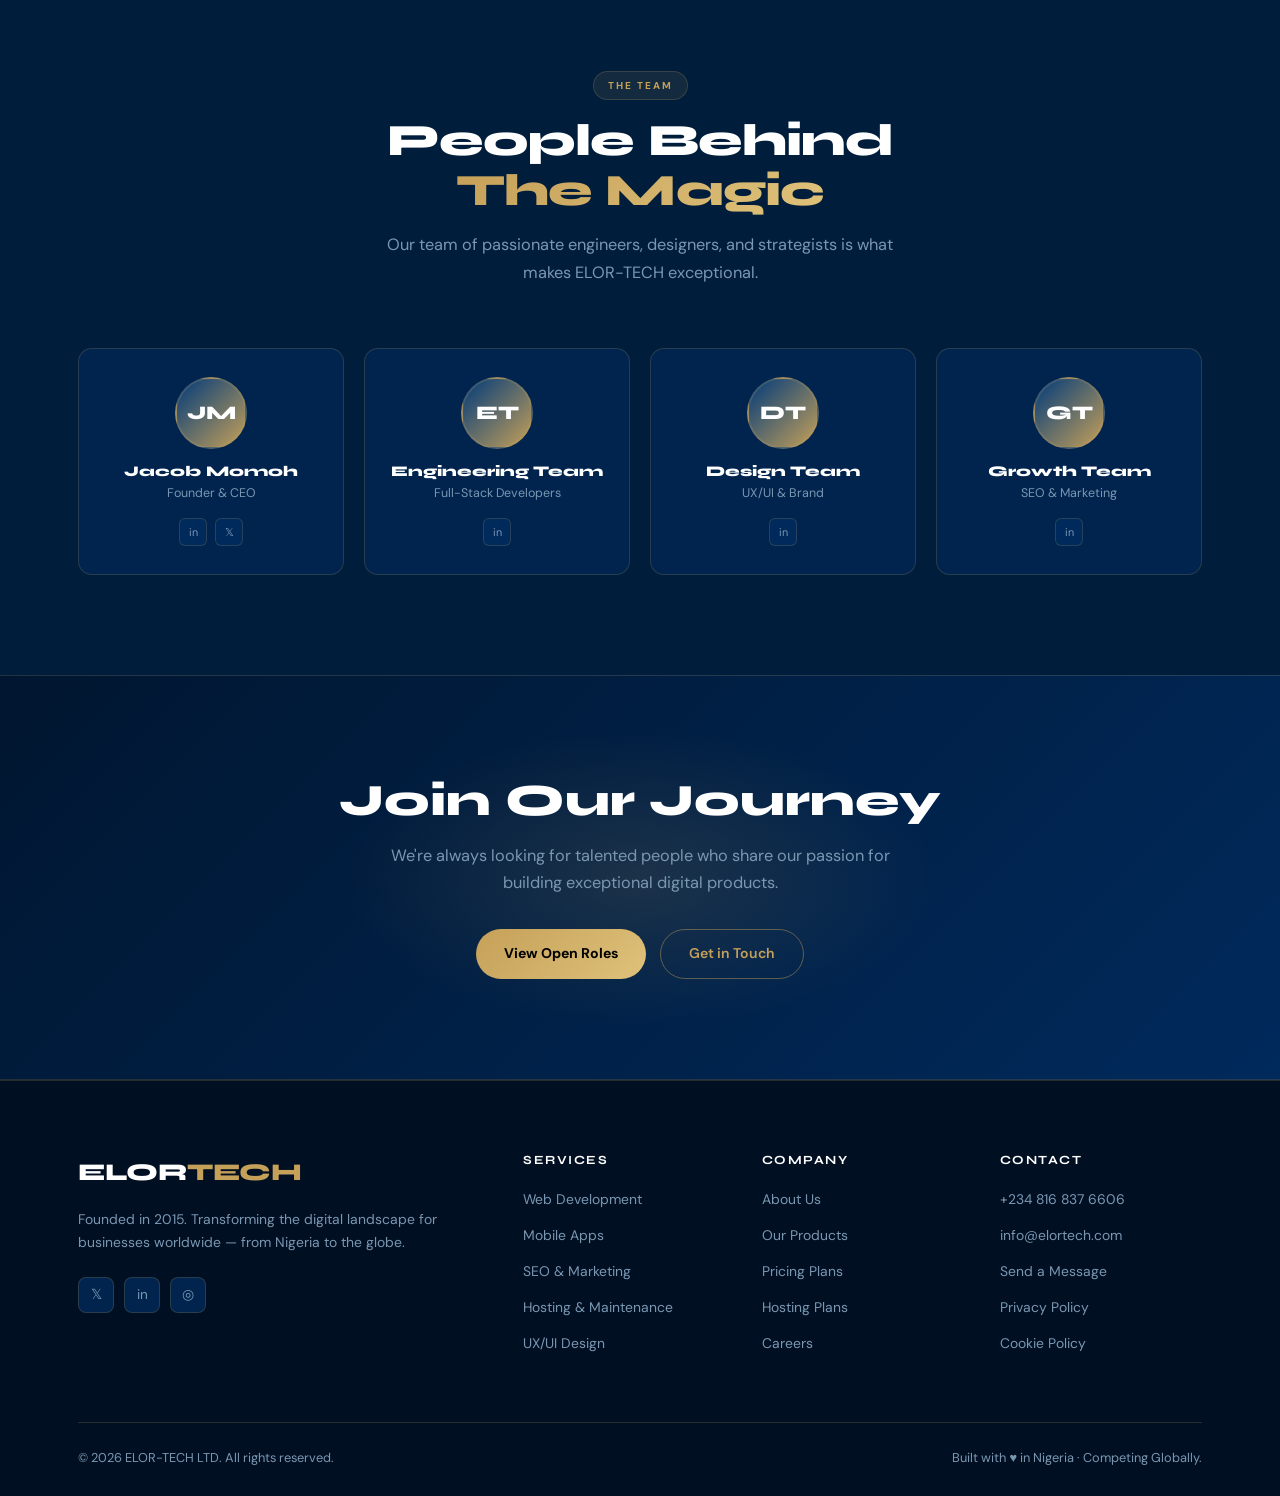
==== commit de57c847: "2nd commit" ====
--- a/about.html
+++ b/about.html
@@ -3,211 +3,204 @@
 <head>
   <meta charset="UTF-8"/>
   <meta name="viewport" content="width=device-width, initial-scale=1.0"/>
-  <title>About — ELOR-TECH LTD</title>
-  <meta name="description" content="Learn about ELOR-TECH — our story, leadership team, mission, vision, and values since 2015."/>
+  <title>About Us — ELOR-TECH LTD</title>
+  <meta name="description" content="Learn about ELOR-TECH LTD — our story, mission, values and the team behind our world-class digital agency."/>
   <link rel="preconnect" href="https://fonts.googleapis.com"/>
   <link rel="preconnect" href="https://fonts.gstatic.com" crossorigin/>
-  <link href="https://fonts.googleapis.com/css2?family=Syne:wght@400;600;700;800&family=DM+Sans:ital,wght@0,300;0,400;0,500;1,300&display=swap" rel="stylesheet"/>
+  <link href="https://fonts.googleapis.com/css2?family=Syne:wght@400;600;700;800&family=DM+Sans:ital,opsz,wght@0,9..40,300;0,9..40,400;0,9..40,500;1,9..40,300&display=swap" rel="stylesheet"/>
   <link rel="stylesheet" href="styles.css"/>
-  <style>
-    .about-body { padding: 90px 0; }
-    .history-grid { display: grid; grid-template-columns: 1fr 1fr; gap: 60px; align-items: start; margin-bottom: 80px; }
-    .history-text p { color: var(--text-muted); margin-bottom: 16px; font-size: 1rem; line-height: 1.8; }
-    .history-timeline { display: flex; flex-direction: column; gap: 0; }
-    .tl-item { display: flex; gap: 20px; padding: 24px 0; border-bottom: 1px solid var(--border); }
-    .tl-item:last-child { border-bottom: none; }
-    .tl-year { font-family: var(--heading-font); font-size: 1.4rem; font-weight: 800; color: var(--gold); opacity: 0.7; flex-shrink: 0; width: 60px; letter-spacing: -0.02em; }
-    .tl-text h4 { font-size: 0.95rem; margin-bottom: 5px; }
-    .tl-text p { font-size: 0.86rem; color: var(--text-muted); line-height: 1.6; margin: 0; }
-    .mvp-grid { display: grid; grid-template-columns: repeat(3, 1fr); gap: 20px; margin-bottom: 80px; }
-    .mvp-card { background: var(--surface); border: 1px solid var(--border); border-radius: var(--radius); padding: 36px; transition: all 0.3s; }
-    .mvp-card:hover { border-color: var(--gold-border-hover); transform: translateY(-4px); }
-    .mvp-icon { font-size: 2rem; margin-bottom: 16px; }
-    .mvp-card h3 { font-size: 1.1rem; margin-bottom: 12px; }
-    .mvp-card p { font-size: 0.9rem; color: var(--text-muted); line-height: 1.7; }
-    .skills-grid { display: grid; grid-template-columns: repeat(2, 1fr); gap: 20px; margin-bottom: 80px; }
-    .skill-card { background: var(--surface); border: 1px solid var(--border); border-radius: var(--radius); padding: 32px; }
-    .skill-card h4 { font-size: 1rem; margin-bottom: 12px; }
-    .skill-tags { display: flex; flex-wrap: wrap; gap: 8px; }
-    .skill-tag { font-size: 0.75rem; font-weight: 600; padding: 5px 14px; border-radius: 100px; background: var(--gold-dim); border: 1px solid var(--gold-border); color: var(--gold); }
-    .join-band { background: linear-gradient(135deg, #001226, var(--navy-mid)); border: 1px solid var(--border); border-radius: 20px; padding: 56px; text-align: center; margin-top: 80px; }
-    .join-band h2 { font-size: 2rem; margin-bottom: 14px; }
-    .join-band p { color: var(--text-muted); max-width: 500px; margin: 0 auto 28px; }
-    @media(max-width:768px) {
-      .history-grid { grid-template-columns: 1fr; gap: 40px; }
-      .mvp-grid { grid-template-columns: 1fr; }
-      .skills-grid { grid-template-columns: 1fr; }
-    }
-    @media(max-width:1024px) { .mvp-grid { grid-template-columns: 1fr 1fr; } }
-  </style>
 </head>
 <body>
-<script src="nav.js"></script>
-
-<div class="page-hero">
-  <div class="container page-hero-content">
-    <div class="breadcrumb"><a href="index.html">Home</a><span class="breadcrumb-sep">/</span><span>About</span></div>
-    <div class="section-tag fade-up">Our Story</div>
-    <h1 class="fade-up-2">Meet <em style="font-style:normal;background:linear-gradient(135deg,var(--gold),var(--gold-light));-webkit-background-clip:text;-webkit-text-fill-color:transparent;background-clip:text;">ELOR-TECH</em></h1>
-    <p class="fade-up-3">A visionary web agency dedicated to transforming the digital landscape — founded in 2015 with passion, purpose, and a global ambition.</p>
-  </div>
-</div>
-
-<section class="about-body">
-  <div class="container">
-
-    <!-- History & Timeline -->
-    <div class="history-grid">
-      <div class="history-text reveal">
-        <div class="section-tag">Brief History</div>
-        <h2 class="section-title" style="font-size:2rem;">From Humble Beginnings<br/><em>To Global Impact</em></h2>
-        <p>Founded in 2015, ELOR-TECH emerged as a visionary web agency dedicated to transforming the digital landscape for businesses of all sizes. Established by passionate technology enthusiasts who recognized the growing need for innovative, user-centric web solutions in an increasingly digital world.</p>
-        <p>From its humble beginnings, ELOR-TECH quickly gained a reputation for excellence in web design and development. Our initial projects focused on small businesses, helping them establish a robust online presence with visually appealing and functional websites.</p>
-        <p>Today, ELOR-TECH is a thriving global agency known for its creative solutions, technical expertise, and client-centric approach. With a diverse team of designers, developers, and digital marketers, we continue to help businesses navigate the digital world, achieve their goals, and drive growth.</p>
-      </div>
-      <div class="history-timeline reveal" style="--delay:0.1s">
-        <div class="tl-item"><div class="tl-year">2015</div><div class="tl-text"><h4>Founded</h4><p>ELOR-TECH established by passionate technology enthusiasts with a focus on web design for small businesses.</p></div></div>
-        <div class="tl-item"><div class="tl-year">2017</div><div class="tl-text"><h4>Mobile Expansion</h4><p>Strategic decision to expand into mobile app development, responding to the rapid growth of mobile internet usage.</p></div></div>
-        <div class="tl-item"><div class="tl-year">2018</div><div class="tl-text"><h4>Digital Marketing</h4><p>Broadened expertise to encompass SEO, social media marketing, and content marketing services.</p></div></div>
-        <div class="tl-item"><div class="tl-year">2022</div><div class="tl-text"><h4>Product Launch</h4><p>Launched ChurchOS — a world-class church management platform now serving 1,000+ churches globally.</p></div></div>
-        <div class="tl-item"><div class="tl-year">2026</div><div class="tl-text"><h4>Global Scale</h4><p>Operating internationally with clients in USA, UK, Nigeria, and beyond. Building the digital future.</p></div></div>
-      </div>
-    </div>
-
-    <!-- Mission Vision Passion -->
-    <div class="section-header reveal">
-      <div class="section-tag">Our Core</div>
-      <h2 class="section-title">Vision, Mission &<br/><em>Values</em></h2>
-    </div>
-    <div class="mvp-grid">
-      <div class="mvp-card reveal" style="--delay:0s">
-        <div class="mvp-icon">🌍</div>
-        <h3>Vision</h3>
-        <p>To be a global leader in digital innovation, empowering businesses to achieve their full potential through cutting-edge web technologies. We aspire to create a world where technology seamlessly integrates with everyday life, enhancing user experiences and driving sustainable growth.</p>
-      </div>
-      <div class="mvp-card reveal" style="--delay:0.1s">
-        <div class="mvp-icon">🎯</div>
-        <h3>Mission</h3>
-        <p>To deliver innovative, high-quality web and digital solutions that help businesses succeed in the digital age. We empower clients with tailored strategies, drive innovation through the latest technologies, and uphold the highest standards of quality and integrity in all our projects.</p>
-      </div>
-      <div class="mvp-card reveal" style="--delay:0.2s">
-        <div class="mvp-icon">🔥</div>
-        <h3>Passion</h3>
-        <p>Passion drives us at ELOR-TECH. We are genuinely enthusiastic about technology and its potential to transform businesses. Our passion fuels our creativity and innovation, inspiring us to push boundaries. This is evident in our proactive approach, attention to detail, and unwavering commitment to excellence.</p>
-      </div>
-    </div>
-
-    <!-- Skills -->
-    <div class="section-header reveal">
-      <div class="section-tag">What We Know</div>
-      <h2 class="section-title">Skills &<br/><em>Technologies</em></h2>
-    </div>
-    <div class="skills-grid">
-      <div class="skill-card reveal" style="--delay:0s">
-        <h4>Web Development</h4>
-        <div class="skill-tags">
-          <span class="skill-tag">HTML5</span><span class="skill-tag">CSS3</span><span class="skill-tag">JavaScript</span>
-          <span class="skill-tag">React</span><span class="skill-tag">Angular</span><span class="skill-tag">Vue.js</span>
-          <span class="skill-tag">Node.js</span><span class="skill-tag">WordPress</span>
-        </div>
-      </div>
-      <div class="skill-card reveal" style="--delay:0.1s">
-        <h4>Mobile App Development</h4>
-        <div class="skill-tags">
-          <span class="skill-tag">React Native</span><span class="skill-tag">Flutter</span>
-          <span class="skill-tag">Swift</span><span class="skill-tag">Kotlin</span>
-          <span class="skill-tag">iOS</span><span class="skill-tag">Android</span>
-        </div>
-      </div>
-      <div class="skill-card reveal" style="--delay:0.2s">
-        <h4>UI/UX Design</h4>
-        <div class="skill-tags">
-          <span class="skill-tag">Figma</span><span class="skill-tag">Adobe XD</span>
-          <span class="skill-tag">User Research</span><span class="skill-tag">Prototyping</span>
-          <span class="skill-tag">Wireframing</span><span class="skill-tag">Usability Testing</span>
-        </div>
-      </div>
-      <div class="skill-card reveal" style="--delay:0.3s">
-        <h4>Digital Marketing</h4>
-        <div class="skill-tags">
-          <span class="skill-tag">SEO</span><span class="skill-tag">SEM / PPC</span>
-          <span class="skill-tag">Social Media</span><span class="skill-tag">Content Marketing</span>
-          <span class="skill-tag">Email Marketing</span><span class="skill-tag">Analytics</span>
-        </div>
-      </div>
-    </div>
-
-    <!-- Leadership Team -->
-    <div class="section-header reveal">
-      <div class="section-tag">Leadership</div>
-      <h2 class="section-title">Meet Our<br/><em>Team</em></h2>
-      <p class="section-sub">The talented professionals who bring ELOR-TECH's vision to life every day.</p>
-    </div>
-    <div class="team-grid">
-      <div class="team-card reveal" style="--delay:0s">
-        <div class="team-avatar">JM</div>
-        <h4>Jacob Momoh</h4>
-        <p>Chief Executive Officer</p>
-        <div class="team-socials">
-          <a href="https://www.linkedin.com/in/jacob-momoh-5a05b485/" target="_blank">in</a>
-          <a href="https://x.com/israelprince4" target="_blank">𝕏</a>
-          <a href="https://www.instagram.com/momohjacob20/" target="_blank">◎</a>
-        </div>
-      </div>
-      <div class="team-card reveal" style="--delay:0.08s">
-        <div class="team-avatar">IO</div>
-        <h4>Israel Oluwafemi</h4>
-        <p>Senior Software Developer</p>
-        <div class="team-socials"><a href="#">in</a><a href="#">𝕏</a></div>
-      </div>
-      <div class="team-card reveal" style="--delay:0.16s">
-        <div class="team-avatar">AA</div>
-        <h4>Aondover Aondover</h4>
-        <p>Senior Developer</p>
-        <div class="team-socials"><a href="#">in</a><a href="#">𝕏</a></div>
-      </div>
-      <div class="team-card reveal" style="--delay:0.24s">
-        <div class="team-avatar">VO</div>
-        <h4>Victor Omenai</h4>
-        <p>Project Manager</p>
-        <div class="team-socials"><a href="#">in</a><a href="#">𝕏</a></div>
-      </div>
-      <div class="team-card reveal" style="--delay:0.32s">
-        <div class="team-avatar">AS</div>
-        <h4>Alabi Samuel</h4>
-        <p>Social Media & Technical Writer</p>
-        <div class="team-socials"><a href="#">in</a><a href="#">𝕏</a></div>
-      </div>
-      <div class="team-card reveal" style="--delay:0.40s">
-        <div class="team-avatar">AJ</div>
-        <h4>Ann Ajiduah</h4>
-        <p>Social Media Expert</p>
-        <div class="team-socials"><a href="#">in</a><a href="#">◎</a></div>
-      </div>
-      <div class="team-card reveal" style="--delay:0.48s">
-        <div class="team-avatar">AO</div>
-        <h4>Augustine Oguche</h4>
-        <p>Senior Software Developer</p>
-        <div class="team-socials"><a href="#">in</a><a href="#">𝕏</a></div>
-      </div>
-      <div class="team-card reveal" style="--delay:0.56s">
-        <div class="team-avatar">JD</div>
-        <h4>Jonathan David</h4>
-        <p>Software Developer</p>
-        <div class="team-socials"><a href="#">in</a><a href="#">𝕏</a></div>
-      </div>
-    </div>
-
-    <!-- Join CTA -->
-    <div class="join-band reveal">
-      <h2>Join Our <em style="font-style:normal;background:linear-gradient(135deg,var(--gold),var(--gold-light));-webkit-background-clip:text;-webkit-text-fill-color:transparent;background-clip:text;">Awesome Team</em></h2>
-      <p>Working at ELOR-TECH offers the unique opportunity to be part of a dynamic, innovative team at the forefront of technology. Skills and creativity flourish here.</p>
-      <a href="jobs.html" class="btn-primary">View Open Positions</a>
-    </div>
-
-  </div>
-</section>
-
-<script src="main.js"></script>
+  <!-- GRID BG -->
+  <div class="grid-bg"></div>
+
+  <!-- NAV -->
+  <nav class="nav" id="nav">
+    <div class="nav-inner">
+      <a href="index.html" class="logo">ELOR<span>TECH</span></a>
+      <ul class="nav-links">
+        <li><a href="index.html">Home</a></li>
+        <li><a href="about.html" class="active">About</a></li>
+        <li><a href="services.html">Services</a></li>
+        <li><a href="products.html">Products</a></li>
+        <li><a href="pricing.html">Pricing</a></li>
+        <li><a href="hosting.html">Hosting</a></li>
+        <li><a href="jobs.html">Jobs</a></li>
+        <li><a href="contact.html" class="nav-cta">Get in Touch</a></li>
+      </ul>
+      <button class="hamburger" id="hamburger" aria-label="Toggle menu">
+        <span></span><span></span><span></span>
+      </button>
+    </div>
+    <div class="mobile-menu" id="mobileMenu">
+      <ul>
+        <li><a href="index.html">Home</a></li>
+        <li><a href="about.html">About</a></li>
+        <li><a href="services.html">Services</a></li>
+        <li><a href="products.html">Products</a></li>
+        <li><a href="pricing.html">Pricing</a></li>
+        <li><a href="hosting.html">Hosting</a></li>
+        <li><a href="jobs.html">Jobs</a></li>
+        <li><a href="contact.html">Contact</a></li>
+      </ul>
+    </div>
+  </nav>
+
+  <!-- PAGE CONTENT START -->
+  <div class="page-wrap">
+
+  <!-- PAGE HERO -->
+  <section class="page-hero">
+    <div class="container page-hero-content">
+      <div class="breadcrumb"><a href="index.html">Home</a><span class="breadcrumb-sep">›</span><span>About</span></div>
+      <h1>About <em>ELOR-TECH</em></h1>
+      <p>Founded in 2015, we're a visionary web agency dedicated to transforming the digital landscape for businesses of all sizes — from Nigeria to the world.</p>
+    </div>
+  </section>
+
+  <!-- STORY -->
+  <section class="sec">
+    <div class="container">
+      <div class="about-grid reveal">
+        <div class="about-text">
+          <div class="section-tag">Our Story</div>
+          <h2 class="section-title">Built Different.<br/><em>Built to Last.</em></h2>
+          <p>ELOR-TECH emerged as a visionary web agency dedicated to transforming the digital landscape for businesses of all sizes. We were established by passionate technology enthusiasts who recognised the growing need for innovative, user-centric web solutions in an increasingly digital world.</p>
+          <p style="margin-top:16px;">From our base in Nigeria, we combine African ingenuity with world-class technical execution to deliver digital products that compete on every global stage. Every project we take on is treated as our own — with precision, care, and a drive for excellence.</p>
+          <a href="contact.html" class="btn-primary" style="margin-top:28px;display:inline-block;">Work With Us</a>
+        </div>
+        <div class="about-pillars">
+          <div class="pillar"><div class="pillar-num">01</div><div><h4>Innovation First</h4><p>We never ship cookie-cutter solutions. Every project is approached fresh with creative problem-solving.</p></div></div>
+          <div class="pillar"><div class="pillar-num">02</div><div><h4>Client-Obsessed</h4><p>Your success is our metric. We stay involved from kickoff to launch and beyond, ensuring lasting results.</p></div></div>
+          <div class="pillar"><div class="pillar-num">03</div><div><h4>Global Standards</h4><p>We build to compete globally — performance, accessibility and design excellence on every project.</p></div></div>
+          <div class="pillar"><div class="pillar-num">04</div><div><h4>Integrity Always</h4><p>Transparent pricing, honest timelines, and clear communication throughout every engagement.</p></div></div>
+        </div>
+      </div>
+    </div>
+  </section>
+
+  <!-- STATS -->
+  <section class="sec bg-alt">
+    <div class="container">
+      <div class="stats-row reveal">
+        <div class="stat-box"><span class="num" data-count="10">0</span><span class="num">+</span><div class="lbl">Years in Business</div></div>
+        <div class="stat-div"></div>
+        <div class="stat-box"><span class="num" data-count="120">0</span><span class="num">+</span><div class="lbl">Projects Delivered</div></div>
+        <div class="stat-div"></div>
+        <div class="stat-box"><span class="num" data-count="6">0</span><div class="lbl">Industry Sectors</div></div>
+        <div class="stat-div"></div>
+        <div class="stat-box"><span class="num" data-count="98">0</span><span class="num">%</span><div class="lbl">Client Satisfaction</div></div>
+      </div>
+    </div>
+  </section>
+
+  <!-- TEAM -->
+  <section class="sec">
+    <div class="container">
+      <div class="section-header reveal">
+        <div class="section-tag">The Team</div>
+        <h2 class="section-title">People Behind<br/><em>The Magic</em></h2>
+        <p class="section-sub">Our team of passionate engineers, designers, and strategists is what makes ELOR-TECH exceptional.</p>
+      </div>
+      <div class="team-grid">
+        <div class="team-card reveal" style="--delay:0s">
+          <div class="team-avatar">JM</div>
+          <h4>Jacob Momoh</h4>
+          <p>Founder &amp; CEO</p>
+          <div class="team-socials">
+            <a href="https://www.linkedin.com/in/jacob-momoh-5a05b485/" target="_blank">in</a>
+            <a href="https://x.com/israelprince4" target="_blank">𝕏</a>
+          </div>
+        </div>
+        <div class="team-card reveal" style="--delay:0.08s">
+          <div class="team-avatar">ET</div>
+          <h4>Engineering Team</h4>
+          <p>Full-Stack Developers</p>
+          <div class="team-socials"><a href="#">in</a></div>
+        </div>
+        <div class="team-card reveal" style="--delay:0.16s">
+          <div class="team-avatar">DT</div>
+          <h4>Design Team</h4>
+          <p>UX/UI &amp; Brand</p>
+          <div class="team-socials"><a href="#">in</a></div>
+        </div>
+        <div class="team-card reveal" style="--delay:0.24s">
+          <div class="team-avatar">GT</div>
+          <h4>Growth Team</h4>
+          <p>SEO &amp; Marketing</p>
+          <div class="team-socials"><a href="#">in</a></div>
+        </div>
+      </div>
+    </div>
+  </section>
+
+  <!-- CTA BAND -->
+  <section class="cta-band">
+    <div class="cta-band-blob"></div>
+    <div class="cta-band-inner reveal">
+      <h2>Join Our Journey</h2>
+      <p>We're always looking for talented people who share our passion for building exceptional digital products.</p>
+      <div class="btns">
+        <a href="jobs.html" class="btn-primary">View Open Roles</a>
+        <a href="contact.html" class="btn-outline">Get in Touch</a>
+      </div>
+    </div>
+  </section>
+  </div><!-- /page-wrap -->
+
+  <!-- FOOTER -->
+  <footer class="footer">
+    <div class="container">
+      <div class="footer-top">
+        <div class="footer-brand">
+          <a href="index.html" class="logo footer-logo">ELOR<span>TECH</span></a>
+          <p>Founded in 2015. Transforming the digital landscape for businesses worldwide — from Nigeria to the globe.</p>
+          <div class="footer-socials">
+            <a href="https://x.com/israelprince4" target="_blank" aria-label="X / Twitter">𝕏</a>
+            <a href="https://www.linkedin.com/in/jacob-momoh-5a05b485/" target="_blank" aria-label="LinkedIn">in</a>
+            <a href="https://www.instagram.com/momohjacob20/" target="_blank" aria-label="Instagram">◎</a>
+          </div>
+        </div>
+        <div class="footer-links">
+          <div class="footer-col">
+            <h5>Services</h5>
+            <ul>
+              <li><a href="services.html">Web Development</a></li>
+              <li><a href="services.html">Mobile Apps</a></li>
+              <li><a href="services.html">SEO &amp; Marketing</a></li>
+              <li><a href="services.html">Hosting &amp; Maintenance</a></li>
+              <li><a href="services.html">UX/UI Design</a></li>
+            </ul>
+          </div>
+          <div class="footer-col">
+            <h5>Company</h5>
+            <ul>
+              <li><a href="about.html">About Us</a></li>
+              <li><a href="products.html">Our Products</a></li>
+              <li><a href="pricing.html">Pricing Plans</a></li>
+              <li><a href="hosting.html">Hosting Plans</a></li>
+              <li><a href="jobs.html">Careers</a></li>
+            </ul>
+          </div>
+          <div class="footer-col">
+            <h5>Contact</h5>
+            <ul>
+              <li><a href="tel:+2348168376606">+234 816 837 6606</a></li>
+              <li><a href="mailto:info@elortech.com">info@elortech.com</a></li>
+              <li><a href="contact.html">Send a Message</a></li>
+              <li><a href="#">Privacy Policy</a></li>
+              <li><a href="#">Cookie Policy</a></li>
+            </ul>
+          </div>
+        </div>
+      </div>
+      <div class="footer-bottom">
+        <p>© 2026 ELOR-TECH LTD. All rights reserved.</p>
+        <p>Built with ♥ in Nigeria · Competing Globally.</p>
+      </div>
+    </div>
+  </footer>
+
+  <script src="main.js"></script>
 </body>
-</html>
+</html>
--- a/styles.css
+++ b/styles.css
@@ -1,56 +1,66 @@
-/* ===========================
-   ELOR-TECH — Global Styles
-   Brand: Imperial Navy #003366 | Innovation Gold #C5A059 | Pure White #FFFFFF
-   =========================== */
+/* ══════════════════════════════════════════
+   ELOR-TECH LTD — Global Stylesheet
+   Brand: Imperial Navy #003366
+          Innovation Gold #C5A059
+          Pure White #FFFFFF
+   ══════════════════════════════════════════ */
 
 :root {
-  --navy:      #003366;
-  --navy-deep: #001e3c;
-  --navy-mid:  #002a5c;
-  --navy-light:#00408a;
-  --gold:      #C5A059;
-  --gold-light:#dfc27a;
-  --gold-dim:  rgba(197,160,89,0.12);
-  --gold-border: rgba(197,160,89,0.22);
-  --gold-border-hover: rgba(197,160,89,0.55);
-  --white:     #FFFFFF;
-  --off-white: #f0ece4;
-  --text:      #e8e4dc;
-  --text-muted:#8fa4bc;
-  --surface:   #002050;
-  --surface2:  #002d6a;
-  --border:    rgba(197,160,89,0.15);
-  --radius:    16px;
-  --radius-sm: 8px;
-  --heading-font: 'Syne', sans-serif;
-  --body-font:    'DM Sans', sans-serif;
-  --nav-h: 76px;
-}
-
+  --navy:        #001e3c;
+  --navy-mid:    #002a5c;
+  --navy-light:  #003a7a;
+  --gold:        #C5A059;
+  --gold-light:  #dfc27a;
+  --gold-dim:    rgba(197,160,89,0.10);
+  --gold-border: rgba(197,160,89,0.20);
+  --gold-hover:  rgba(197,160,89,0.45);
+  --white:       #FFFFFF;
+  --text:        #dde8f0;
+  --text-muted:  #7a97b2;
+  --surface:     #00244e;
+  --surface2:    #002f62;
+  --radius:      14px;
+  --radius-sm:   8px;
+  --nav-h:       72px;
+  --hf: 'Syne', sans-serif;
+  --bf: 'DM Sans', sans-serif;
+}
+
+/* ── RESET ── */
 *, *::before, *::after { box-sizing: border-box; margin: 0; padding: 0; }
 html { scroll-behavior: smooth; }
-
 body {
-  background: var(--navy-deep);
+  background: var(--navy);
   color: var(--text);
-  font-family: var(--body-font);
+  font-family: var(--bf);
   font-size: 16px;
   line-height: 1.7;
   overflow-x: hidden;
-}
-
-.container {
-  max-width: 1200px;
-  margin: 0 auto;
-  padding: 0 28px;
-}
+  display: flex;
+  flex-direction: column;
+  min-height: 100vh;
+}
+
+/* page-wrap sits between nav and footer, grows to fill space */
+.page-wrap {
+  flex: 1;
+  padding-top: var(--nav-h);
+}
+
+img { max-width: 100%; display: block; }
+a { color: inherit; }
+
+/* ── CONTAINER ── */
+.container { max-width: 1180px; margin: 0 auto; padding: 0 28px; }
 
 /* ── TYPOGRAPHY ── */
-h1,h2,h3,h4,h5 {
-  font-family: var(--heading-font);
-  font-weight: 800;
-  line-height: 1.1;
-  color: var(--white);
+h1,h2,h3,h4,h5 { font-family: var(--hf); font-weight: 800; line-height: 1.1; color: var(--white); }
+
+.grad-text {
+  background: linear-gradient(135deg, var(--gold), var(--gold-light));
+  -webkit-background-clip: text;
+  -webkit-text-fill-color: transparent;
+  background-clip: text;
 }
 
 .section-tag {
@@ -62,14 +72,15 @@
   color: var(--gold);
   border: 1px solid var(--gold-border);
   background: var(--gold-dim);
-  padding: 5px 16px;
+  padding: 5px 14px;
   border-radius: 100px;
-  margin-bottom: 18px;
+  margin-bottom: 16px;
 }
 
 .section-title {
-  font-size: clamp(2rem, 4vw, 3rem);
-  margin-bottom: 18px;
+  font-size: clamp(1.9rem, 3.5vw, 2.9rem);
+  margin-bottom: 16px;
+  letter-spacing: -0.02em;
 }
 
 .section-title em {
@@ -80,14 +91,8 @@
   background-clip: text;
 }
 
-.section-sub {
-  font-size: 1.05rem;
-  color: var(--text-muted);
-  max-width: 560px;
-  line-height: 1.75;
-}
-
-.section-header { text-align: center; margin-bottom: 64px; }
+.section-sub { font-size: 1.02rem; color: var(--text-muted); max-width: 540px; line-height: 1.75; }
+.section-header { text-align: center; margin-bottom: 60px; }
 .section-header .section-sub { margin: 0 auto; }
 
 /* ── BUTTONS ── */
@@ -102,33 +107,26 @@
   text-decoration: none;
   border: none;
   cursor: pointer;
-  transition: all 0.25s;
-  font-family: var(--body-font);
-  letter-spacing: 0.01em;
-}
-.btn-primary:hover {
-  transform: translateY(-2px);
-  box-shadow: 0 8px 32px rgba(197,160,89,0.4);
-}
+  transition: transform 0.22s, box-shadow 0.22s;
+  font-family: var(--bf);
+}
+.btn-primary:hover { transform: translateY(-2px); box-shadow: 0 8px 28px rgba(197,160,89,0.38); }
 
 .btn-outline {
   display: inline-block;
-  border: 1px solid var(--gold-border-hover);
+  border: 1px solid var(--gold-hover);
   color: var(--gold);
   font-weight: 600;
   font-size: 0.88rem;
-  padding: 13px 28px;
+  padding: 12px 28px;
   border-radius: 100px;
   text-decoration: none;
-  transition: all 0.25s;
+  transition: background 0.22s, transform 0.22s;
   cursor: pointer;
-  font-family: var(--body-font);
   background: transparent;
-}
-.btn-outline:hover {
-  background: var(--gold-dim);
-  transform: translateY(-2px);
-}
+  font-family: var(--bf);
+}
+.btn-outline:hover { background: var(--gold-dim); transform: translateY(-2px); }
 
 .btn-ghost {
   display: inline-block;
@@ -141,37 +139,49 @@
 }
 .btn-ghost:hover { color: var(--white); }
 
-/* ── NAV ── */
+.center-btn { text-align: center; margin-top: 44px; }
+
+/* ── GRID BG ── */
+.grid-bg {
+  position: fixed;
+  inset: 0;
+  background-image:
+    linear-gradient(rgba(197,160,89,0.028) 1px, transparent 1px),
+    linear-gradient(90deg, rgba(197,160,89,0.028) 1px, transparent 1px);
+  background-size: 80px 80px;
+  pointer-events: none;
+  z-index: 0;
+}
+
+/* ══════════════════════════════════════════
+   NAV
+   ══════════════════════════════════════════ */
 .nav {
   position: fixed;
   top: 0; left: 0; right: 0;
-  z-index: 1000;
   height: var(--nav-h);
-  transition: all 0.3s ease;
-}
-
+  z-index: 100;
+  transition: background 0.3s, box-shadow 0.3s;
+}
 .nav.scrolled {
-  background: rgba(0,30,60,0.96);
-  backdrop-filter: blur(20px);
-  border-bottom: 1px solid var(--border);
-  box-shadow: 0 4px 40px rgba(0,0,0,0.4);
-}
-
+  background: rgba(0,20,50,0.96);
+  backdrop-filter: blur(18px);
+  box-shadow: 0 2px 32px rgba(0,0,0,0.4);
+  border-bottom: 1px solid var(--gold-border);
+}
 .nav-inner {
-  max-width: 1200px;
+  max-width: 1180px;
   margin: 0 auto;
   padding: 0 28px;
   height: 100%;
   display: flex;
   align-items: center;
   justify-content: space-between;
-  gap: 24px;
-}
-
+}
 .logo {
-  font-family: var(--heading-font);
+  font-family: var(--hf);
   font-weight: 800;
-  font-size: 1.35rem;
+  font-size: 1.3rem;
   color: var(--white);
   text-decoration: none;
   letter-spacing: -0.02em;
@@ -179,34 +189,25 @@
 }
 .logo span { color: var(--gold); }
 
-.nav-links {
-  display: flex;
-  list-style: none;
-  gap: 6px;
-  align-items: center;
-}
-
+.nav-links { display: flex; list-style: none; gap: 2px; align-items: center; }
 .nav-links a {
   color: var(--text-muted);
   text-decoration: none;
-  font-size: 0.85rem;
-  font-weight: 400;
+  font-size: 0.84rem;
   padding: 6px 12px;
   border-radius: 6px;
-  transition: all 0.2s;
-}
-
+  transition: color 0.2s, background 0.2s;
+}
 .nav-links a:hover,
 .nav-links a.active { color: var(--white); background: rgba(255,255,255,0.06); }
-
 .nav-cta {
   background: linear-gradient(135deg, var(--gold), var(--gold-light)) !important;
   color: #000 !important;
+  font-weight: 700 !important;
   padding: 8px 20px !important;
   border-radius: 100px !important;
-  font-weight: 700 !important;
-}
-.nav-cta:hover { opacity: 0.88; background: none; }
+}
+.nav-cta:hover { opacity: 0.88 !important; background: none; }
 
 .hamburger {
   display: none;
@@ -217,562 +218,455 @@
   cursor: pointer;
   padding: 4px;
 }
-.hamburger span {
-  display: block;
-  width: 24px; height: 2px;
-  background: var(--white);
-  border-radius: 2px;
-  transition: all 0.3s;
-}
+.hamburger span { display: block; width: 24px; height: 2px; background: var(--white); border-radius: 2px; transition: 0.3s; }
 
 .mobile-menu {
   display: none;
   position: fixed;
-  top: var(--nav-h);
-  left: 0; right: 0;
-  background: rgba(0,20,50,0.98);
-  backdrop-filter: blur(20px);
-  border-bottom: 1px solid var(--border);
-  padding: 20px 28px 28px;
-  z-index: 999;
-}
-
+  top: var(--nav-h); left: 0; right: 0;
+  background: rgba(0,18,44,0.98);
+  backdrop-filter: blur(18px);
+  border-bottom: 1px solid var(--gold-border);
+  padding: 16px 28px 24px;
+  z-index: 99;
+}
 .mobile-menu.open { display: block; }
 .mobile-menu ul { list-style: none; }
-.mobile-menu li { border-bottom: 1px solid var(--border); }
+.mobile-menu li { border-bottom: 1px solid var(--gold-border); }
 .mobile-menu a {
   display: block;
   color: var(--text);
   text-decoration: none;
+  font-family: var(--hf);
   font-size: 1.05rem;
   font-weight: 600;
-  padding: 14px 0;
-  font-family: var(--heading-font);
+  padding: 13px 0;
   transition: color 0.2s;
 }
 .mobile-menu a:hover { color: var(--gold); }
 
-/* ── PAGE HERO (inner pages) ── */
+/* ══════════════════════════════════════════
+   PAGE HERO (inner pages)
+   ══════════════════════════════════════════ */
 .page-hero {
-  padding: calc(var(--nav-h) + 60px) 0 70px;
-  background: linear-gradient(160deg, var(--navy-deep) 0%, var(--navy-mid) 100%);
-  border-bottom: 1px solid var(--border);
+  padding: calc(var(--nav-h) + 64px) 0 72px;
+  background: linear-gradient(160deg, #001630 0%, var(--navy-mid) 100%);
+  border-bottom: 1px solid var(--gold-border);
   position: relative;
   overflow: hidden;
 }
-
-.page-hero::before {
+.page-hero::after {
   content: '';
   position: absolute;
-  width: 600px; height: 400px;
-  background: radial-gradient(ellipse, rgba(197,160,89,0.12), transparent 70%);
-  top: -100px; right: -100px;
+  width: 500px; height: 400px;
+  background: radial-gradient(ellipse, rgba(197,160,89,0.13), transparent 70%);
+  top: -80px; right: -80px;
   pointer-events: none;
 }
-
 .page-hero-content { position: relative; z-index: 1; }
-
-.breadcrumb {
-  display: flex;
-  align-items: center;
-  gap: 8px;
-  font-size: 0.8rem;
-  color: var(--text-muted);
-  margin-bottom: 20px;
-}
+.page-hero h1 { font-size: clamp(2.4rem, 5vw, 3.8rem); margin-bottom: 16px; letter-spacing: -0.03em; }
+.page-hero p { font-size: 1.08rem; color: var(--text-muted); max-width: 540px; line-height: 1.75; }
+
+.breadcrumb { display: flex; align-items: center; gap: 8px; font-size: 0.8rem; color: var(--text-muted); margin-bottom: 20px; }
 .breadcrumb a { color: var(--gold); text-decoration: none; }
 .breadcrumb a:hover { text-decoration: underline; }
 .breadcrumb-sep { opacity: 0.4; }
 
-.page-hero h1 {
-  font-size: clamp(2.5rem, 5vw, 4rem);
-  margin-bottom: 16px;
-  letter-spacing: -0.03em;
-}
-
-.page-hero p {
-  font-size: 1.1rem;
-  color: var(--text-muted);
-  max-width: 560px;
-  line-height: 1.75;
-}
-
-/* ── TICKER ── */
-.ticker-wrap {
-  overflow: hidden;
-  background: var(--navy-mid);
-  border-top: 1px solid var(--border);
-  border-bottom: 1px solid var(--border);
-  padding: 13px 0;
-}
-.ticker {
-  display: flex;
-  gap: 40px;
-  animation: ticker 30s linear infinite;
-  width: max-content;
-  align-items: center;
-}
-.ticker span {
-  font-size: 0.78rem;
-  font-weight: 600;
-  text-transform: uppercase;
-  letter-spacing: 0.1em;
-  color: var(--text-muted);
-  white-space: nowrap;
-}
-.ticker .dot { color: var(--gold); font-size: 0.4rem; }
-@keyframes ticker { 0% { transform: translateX(0); } 100% { transform: translateX(-50%); } }
+/* ══════════════════════════════════════════
+   SECTIONS
+   ══════════════════════════════════════════ */
+.sec { padding: 100px 0; }
+.bg-alt { background: var(--navy-mid); }
+
+/* ── GRIDS ── */
+.grid-2 { display: grid; grid-template-columns: 1fr 1fr; gap: 24px; }
+.grid-3 { display: grid; grid-template-columns: repeat(3, 1fr); gap: 20px; }
 
 /* ── REVEAL ── */
 .reveal {
   opacity: 0;
-  transform: translateY(26px);
-  transition: opacity 0.65s ease, transform 0.65s ease;
+  transform: translateY(24px);
+  transition: opacity 0.6s ease, transform 0.6s ease;
   transition-delay: var(--delay, 0s);
 }
 .reveal.visible { opacity: 1; transform: translateY(0); }
 
-/* ── FADE UP ── */
-@keyframes fadeUp {
-  from { opacity: 0; transform: translateY(24px); }
-  to   { opacity: 1; transform: translateY(0); }
-}
-.fade-up { animation: fadeUp 0.8s ease both; }
-.fade-up-2 { animation: fadeUp 0.8s 0.15s ease both; }
-.fade-up-3 { animation: fadeUp 0.8s 0.3s ease both; }
-
-/* ── FOOTER ── */
-.footer {
-  background: var(--navy-deep);
-  border-top: 1px solid var(--border);
-  padding: 72px 0 28px;
-}
-
-.footer-top {
-  display: grid;
-  grid-template-columns: 1.3fr 2fr;
-  gap: 80px;
-  margin-bottom: 56px;
-}
-
-.footer-logo {
-  font-family: var(--heading-font);
-  font-size: 1.5rem;
-  font-weight: 800;
-  color: var(--white);
-  text-decoration: none;
-  letter-spacing: -0.02em;
-  display: block;
-  margin-bottom: 14px;
-}
-.footer-logo span { color: var(--gold); }
-
-.footer-brand p {
-  font-size: 0.88rem;
-  color: var(--text-muted);
-  line-height: 1.7;
-  margin-bottom: 24px;
-  max-width: 300px;
-}
-
-.footer-socials {
+/* ══════════════════════════════════════════
+   HERO (home page)
+   ══════════════════════════════════════════ */
+.hero {
+  min-height: calc(100vh - var(--nav-h));
   display: flex;
-  gap: 10px;
-}
-.footer-socials a {
-  width: 36px; height: 36px;
-  background: var(--surface);
-  border: 1px solid var(--border);
-  border-radius: var(--radius-sm);
+  flex-direction: column;
+  justify-content: center;
+  padding: 80px 0 60px;
+  position: relative;
+  overflow: hidden;
+}
+.hero-glow {
+  position: absolute;
+  border-radius: 50%;
+  filter: blur(100px);
+  pointer-events: none;
+}
+.g1 { width: 600px; height: 500px; background: radial-gradient(circle, rgba(197,160,89,0.14), transparent 70%); top: -120px; left: -150px; animation: gFloat 9s ease-in-out infinite; }
+.g2 { width: 500px; height: 400px; background: radial-gradient(circle, rgba(0,51,102,0.5), transparent 70%); bottom: -80px; right: -100px; animation: gFloat 11s 1s ease-in-out infinite reverse; }
+@keyframes gFloat { 0%,100% { transform: translate(0,0); } 50% { transform: translate(20px,25px); } }
+
+.hero-inner { position: relative; z-index: 1; }
+.hero-badge {
+  display: inline-block;
+  font-size: 10px; font-weight: 600; letter-spacing: 0.15em; text-transform: uppercase;
+  color: var(--gold); border: 1px solid rgba(197,160,89,0.28); background: rgba(197,160,89,0.06);
+  padding: 6px 16px; border-radius: 100px; margin-bottom: 28px;
+}
+.hero-h1 { font-size: clamp(3.2rem, 7vw, 6.5rem); letter-spacing: -0.04em; margin-bottom: 24px; }
+.hero-sub { font-size: 1.1rem; color: var(--text-muted); max-width: 520px; margin-bottom: 40px; line-height: 1.75; }
+.hero-btns { display: flex; gap: 16px; align-items: center; flex-wrap: wrap; }
+
+.hero-stats {
   display: flex;
   align-items: center;
-  justify-content: center;
-  color: var(--text-muted);
-  font-size: 0.85rem;
+  gap: 0;
+  margin-top: 64px;
+  padding-top: 40px;
+  border-top: 1px solid var(--gold-border);
+  flex-wrap: wrap;
+  gap: 8px;
+}
+.stat-box { text-align: center; padding: 0 36px; }
+.stat-box .num {
+  font-family: var(--hf); font-size: 2.6rem; font-weight: 800;
+  color: var(--gold); letter-spacing: -0.04em; line-height: 1; display: inline-block;
+}
+.stat-box .lbl { font-size: 0.75rem; text-transform: uppercase; letter-spacing: 0.1em; color: var(--text-muted); margin-top: 4px; }
+.stat-div { width: 1px; height: 48px; background: var(--gold-border); flex-shrink: 0; }
+
+/* ══════════════════════════════════════════
+   TICKER
+   ══════════════════════════════════════════ */
+.ticker-wrap { overflow: hidden; background: var(--navy-mid); border-top: 1px solid var(--gold-border); border-bottom: 1px solid var(--gold-border); padding: 12px 0; }
+.ticker { display: flex; gap: 40px; animation: ticker 28s linear infinite; width: max-content; align-items: center; }
+.ticker span { font-size: 0.76rem; font-weight: 600; text-transform: uppercase; letter-spacing: 0.1em; color: var(--text-muted); white-space: nowrap; }
+.ticker .dot { color: var(--gold); font-size: 0.4rem; }
+@keyframes ticker { to { transform: translateX(-50%); } }
+
+/* ══════════════════════════════════════════
+   SERVICE CARDS
+   ══════════════════════════════════════════ */
+.srv-card {
+  display: block;
+  background: var(--surface);
+  border: 1px solid var(--gold-border);
+  border-radius: var(--radius);
+  padding: 32px 28px;
   text-decoration: none;
-  transition: all 0.2s;
+  transition: border-color 0.3s, transform 0.3s, box-shadow 0.3s;
+  position: relative;
+}
+.srv-card:hover { border-color: var(--gold-hover); transform: translateY(-4px); box-shadow: 0 14px 44px rgba(0,0,0,0.3); }
+.srv-icon { font-size: 2rem; margin-bottom: 14px; }
+.srv-card h3 { font-size: 1.05rem; margin-bottom: 10px; }
+.srv-card p { font-size: 0.88rem; color: var(--text-muted); line-height: 1.65; }
+.srv-arrow { position: absolute; bottom: 28px; right: 28px; color: var(--gold); font-size: 1rem; opacity: 0; transition: opacity 0.2s, transform 0.2s; }
+.srv-card:hover .srv-arrow { opacity: 1; transform: translate(3px,-3px); }
+
+/* ══════════════════════════════════════════
+   CHURCHOS SPOTLIGHT
+   ══════════════════════════════════════════ */
+.spotlight {
+  display: grid;
+  grid-template-columns: 1fr 1fr;
+  gap: 60px;
+  align-items: center;
+  background: var(--surface);
+  border: 1px solid var(--gold-border);
+  border-radius: 20px;
+  padding: 60px;
+}
+.spotlight-left p { color: var(--text-muted); font-size: 1.02rem; line-height: 1.75; margin-bottom: 32px; }
+.sp-stats { display: flex; gap: 32px; flex-wrap: wrap; }
+.sp-stat { text-align: center; }
+.sp-num { font-family: var(--hf); font-size: 1.6rem; font-weight: 800; color: var(--gold); display: block; letter-spacing: -0.02em; }
+.sp-lbl { font-size: 0.72rem; text-transform: uppercase; letter-spacing: 0.1em; color: var(--text-muted); }
+
+.church-features { display: flex; flex-direction: column; gap: 20px; }
+.cf-row { display: flex; gap: 16px; align-items: flex-start; }
+.cf-icon { font-size: 1.5rem; flex-shrink: 0; width: 40px; text-align: center; }
+.cf-row strong { display: block; color: var(--white); font-size: 0.92rem; margin-bottom: 4px; font-family: var(--hf); }
+.cf-row p { font-size: 0.84rem; color: var(--text-muted); line-height: 1.55; margin: 0; }
+
+/* ══════════════════════════════════════════
+   SECTOR CARDS
+   ══════════════════════════════════════════ */
+.sector-card {
+  background: var(--surface);
+  border: 1px solid var(--gold-border);
+  border-radius: var(--radius);
+  padding: 32px 28px;
+  transition: border-color 0.3s, transform 0.3s;
+}
+.sector-card:hover { border-color: var(--gold-hover); transform: translateY(-4px); }
+.sc-emoji { font-size: 2rem; margin-bottom: 14px; }
+.sector-card h4 { font-size: 1rem; margin-bottom: 8px; }
+.sector-card p { font-size: 0.87rem; color: var(--text-muted); line-height: 1.6; }
+
+/* ══════════════════════════════════════════
+   TESTIMONIALS
+   ══════════════════════════════════════════ */
+.testi-card {
+  background: var(--surface);
+  border: 1px solid var(--gold-border);
+  border-radius: var(--radius);
+  padding: 40px;
+}
+.testi-quote { font-family: Georgia, serif; font-size: 4rem; line-height: 0.6; color: var(--gold); opacity: 0.35; margin-bottom: 16px; display: block; }
+.testi-card > p { font-size: 0.93rem; color: var(--text-muted); font-style: italic; line-height: 1.75; margin-bottom: 28px; }
+.testi-author { display: flex; align-items: center; gap: 14px; }
+.testi-av { width: 44px; height: 44px; border-radius: 50%; background: linear-gradient(135deg, var(--navy-light), var(--gold)); display: flex; align-items: center; justify-content: center; font-size: 0.75rem; font-weight: 800; color: var(--white); font-family: var(--hf); flex-shrink: 0; }
+.testi-name { font-family: var(--hf); font-weight: 700; font-size: 0.9rem; color: var(--white); }
+.testi-role { font-size: 0.78rem; color: var(--text-muted); }
+
+/* TRUST */
+.trust-wrap { text-align: center; margin-top: 64px; }
+.trust-label { font-size: 0.72rem; letter-spacing: 0.12em; text-transform: uppercase; color: var(--text-muted); margin-bottom: 24px; }
+.trust-logos { display: flex; gap: 14px; justify-content: center; flex-wrap: wrap; }
+.trust-item { background: var(--surface); border: 1px solid var(--gold-border); border-radius: var(--radius-sm); padding: 10px 22px; font-size: 0.8rem; font-weight: 600; color: var(--text-muted); transition: 0.2s; }
+.trust-item:hover { border-color: var(--gold-hover); color: var(--text); }
+
+/* ══════════════════════════════════════════
+   CTA BAND
+   ══════════════════════════════════════════ */
+.cta-band {
+  padding: 100px 28px;
+  background: linear-gradient(135deg, #001630, var(--navy-mid));
+  border-top: 1px solid rgba(197,160,89,0.18);
+  border-bottom: 1px solid rgba(197,160,89,0.18);
+  text-align: center;
+  position: relative;
+  overflow: hidden;
+}
+.cta-band-blob {
+  position: absolute; width: 600px; height: 300px;
+  background: radial-gradient(ellipse, rgba(197,160,89,0.14), transparent 70%);
+  top: 50%; left: 50%; transform: translate(-50%,-50%);
+  pointer-events: none;
+}
+.cta-band-inner { position: relative; z-index: 1; }
+.cta-band h2 { font-size: clamp(1.8rem, 3.5vw, 3rem); margin-bottom: 16px; }
+.cta-band p { color: var(--text-muted); max-width: 500px; margin: 0 auto 32px; font-size: 1.02rem; }
+.btns { display: flex; gap: 14px; justify-content: center; flex-wrap: wrap; }
+
+/* ══════════════════════════════════════════
+   FOOTER
+   ══════════════════════════════════════════ */
+.footer {
+  background: #000f22;
+  border-top: 1px solid var(--gold-border);
+  padding: 72px 0 28px;
+}
+.footer-top { display: grid; grid-template-columns: 1.1fr 2fr; gap: 72px; margin-bottom: 56px; }
+.footer-logo { font-size: 1.5rem; margin-bottom: 14px; display: inline-block; }
+.footer-brand p { font-size: 0.87rem; color: var(--text-muted); line-height: 1.7; margin-bottom: 22px; }
+.footer-socials { display: flex; gap: 10px; }
+.footer-socials a {
+  width: 36px; height: 36px; border-radius: 8px;
+  background: var(--surface); border: 1px solid var(--gold-border);
+  display: flex; align-items: center; justify-content: center;
+  color: var(--text-muted); font-size: 0.85rem; text-decoration: none;
+  transition: 0.2s;
 }
 .footer-socials a:hover { border-color: var(--gold); color: var(--gold); }
-
-.footer-links {
-  display: grid;
-  grid-template-columns: repeat(3, 1fr);
-  gap: 32px;
-}
-
-.footer-col h5 {
-  font-size: 0.78rem;
-  font-weight: 700;
-  text-transform: uppercase;
-  letter-spacing: 0.12em;
-  color: var(--white);
-  margin-bottom: 18px;
-}
+.footer-links { display: grid; grid-template-columns: repeat(3,1fr); gap: 36px; }
+.footer-col h5 { font-size: 0.78rem; font-weight: 700; text-transform: uppercase; letter-spacing: 0.12em; color: var(--white); margin-bottom: 18px; }
 .footer-col ul { list-style: none; }
 .footer-col li { margin-bottom: 9px; }
-.footer-col a {
-  color: var(--text-muted);
-  text-decoration: none;
-  font-size: 0.88rem;
-  transition: color 0.2s;
-}
+.footer-col a { color: var(--text-muted); text-decoration: none; font-size: 0.87rem; transition: color 0.2s; }
 .footer-col a:hover { color: var(--gold); }
-
-.footer-bottom {
-  display: flex;
-  justify-content: space-between;
-  align-items: center;
-  padding-top: 24px;
-  border-top: 1px solid var(--border);
-  font-size: 0.78rem;
-  color: var(--text-muted);
-  flex-wrap: wrap;
-  gap: 8px;
-}
-
-/* ── CTA BAND ── */
-.cta-band {
-  padding: 90px 28px;
-  text-align: center;
-  background: linear-gradient(135deg, #001226 0%, var(--navy-mid) 100%);
-  border-top: 1px solid var(--border);
-  border-bottom: 1px solid var(--border);
-  position: relative;
+.footer-bottom { display: flex; justify-content: space-between; align-items: center; padding-top: 24px; border-top: 1px solid var(--gold-border); font-size: 0.8rem; color: var(--text-muted); flex-wrap: wrap; gap: 8px; }
+
+/* ══════════════════════════════════════════
+   ABOUT PAGE
+   ══════════════════════════════════════════ */
+.about-grid { display: grid; grid-template-columns: 1fr 1fr; gap: 72px; align-items: start; }
+.about-text p { color: var(--text-muted); font-size: 1.02rem; line-height: 1.75; }
+.about-pillars { display: flex; flex-direction: column; }
+.pillar { display: flex; gap: 20px; padding: 24px 0; border-bottom: 1px solid var(--gold-border); }
+.pillar:last-child { border-bottom: none; padding-bottom: 0; }
+.pillar:first-child { padding-top: 0; }
+.pillar-num { font-family: var(--hf); font-size: 1.8rem; font-weight: 800; color: var(--gold); opacity: 0.35; line-height: 1; flex-shrink: 0; width: 32px; }
+.pillar h4 { font-size: 0.95rem; margin-bottom: 6px; }
+.pillar p { font-size: 0.87rem; color: var(--text-muted); line-height: 1.6; }
+
+.stats-row { display: flex; align-items: center; justify-content: center; flex-wrap: wrap; gap: 0; padding: 48px 0; }
+
+/* TEAM */
+.team-grid { display: grid; grid-template-columns: repeat(4,1fr); gap: 20px; }
+.team-card { background: var(--surface); border: 1px solid var(--gold-border); border-radius: var(--radius); padding: 28px 20px; text-align: center; transition: 0.3s; }
+.team-card:hover { border-color: var(--gold-hover); transform: translateY(-4px); }
+.team-avatar { width: 72px; height: 72px; border-radius: 50%; background: linear-gradient(135deg, var(--navy-light), var(--gold)); display: flex; align-items: center; justify-content: center; font-family: var(--hf); font-size: 1.2rem; font-weight: 800; color: var(--white); margin: 0 auto 14px; border: 2px solid var(--gold-border); }
+.team-card h4 { font-size: 0.92rem; margin-bottom: 4px; }
+.team-card > p { font-size: 0.78rem; color: var(--text-muted); margin-bottom: 14px; }
+.team-socials { display: flex; gap: 8px; justify-content: center; }
+.team-socials a { width: 28px; height: 28px; border-radius: 6px; background: var(--navy-mid); border: 1px solid var(--gold-border); display: flex; align-items: center; justify-content: center; color: var(--text-muted); font-size: 0.68rem; text-decoration: none; transition: 0.2s; }
+.team-socials a:hover { border-color: var(--gold); color: var(--gold); }
+
+/* ══════════════════════════════════════════
+   SERVICES PAGE
+   ══════════════════════════════════════════ */
+.service-detail { display: grid; grid-template-columns: 100px 1fr; gap: 40px; padding: 64px 0; border-bottom: 1px solid var(--gold-border); align-items: start; }
+.service-detail:last-child { border-bottom: none; }
+.sd-icon { font-size: 3rem; padding-top: 8px; }
+.sd-body .section-title { margin-top: 8px; }
+.sd-body > p { color: var(--text-muted); font-size: 1.02rem; line-height: 1.75; margin-bottom: 24px; }
+.service-list { list-style: none; margin-bottom: 28px; }
+.service-list li { font-size: 0.9rem; color: var(--text-muted); padding: 8px 0; border-bottom: 1px solid rgba(197,160,89,0.08); display: flex; gap: 10px; }
+.service-list li::before { content: '→'; color: var(--gold); flex-shrink: 0; }
+.service-list li:last-child { border-bottom: none; }
+
+/* ══════════════════════════════════════════
+   PRODUCTS PAGE
+   ══════════════════════════════════════════ */
+.product-feature {
+  background: var(--surface);
+  border: 1px solid rgba(197,160,89,0.3);
+  border-radius: 20px;
   overflow: hidden;
-}
-.cta-band::before {
-  content: '';
-  position: absolute;
-  width: 700px; height: 350px;
-  background: radial-gradient(ellipse, rgba(197,160,89,0.13), transparent 70%);
-  top: 50%; left: 50%;
-  transform: translate(-50%, -50%);
-  pointer-events: none;
-}
-.cta-band-inner { position: relative; z-index: 1; }
-.cta-band h2 { font-size: clamp(1.8rem, 3.5vw, 3rem); margin-bottom: 16px; }
-.cta-band p { color: var(--text-muted); max-width: 500px; margin: 0 auto 32px; font-size: 1.05rem; }
-.cta-band .btns { display: flex; gap: 16px; justify-content: center; flex-wrap: wrap; }
-
-/* ── GRID LINES BG ── */
-.grid-bg {
-  position: fixed;
-  inset: 0;
-  background-image:
-    linear-gradient(rgba(197,160,89,0.03) 1px, transparent 1px),
-    linear-gradient(90deg, rgba(197,160,89,0.03) 1px, transparent 1px);
-  background-size: 80px 80px;
-  pointer-events: none;
-  z-index: 0;
-}
-
-/* ── CARD SHARED ── */
-.card {
-  background: var(--surface);
-  border: 1px solid var(--border);
-  border-radius: var(--radius);
-  padding: 36px;
-  transition: all 0.3s;
-}
-.card:hover {
-  border-color: var(--gold-border-hover);
-  transform: translateY(-4px);
-  box-shadow: 0 16px 50px rgba(0,0,0,0.3);
-}
-
-/* ── STAT BOX ── */
-.stat-box { text-align: center; }
-.stat-box .num {
-  font-family: var(--heading-font);
-  font-size: 2.8rem;
-  font-weight: 800;
-  color: var(--gold);
-  letter-spacing: -0.04em;
-  line-height: 1;
-  display: block;
-}
-.stat-box .lbl {
-  font-size: 0.78rem;
-  text-transform: uppercase;
-  letter-spacing: 0.1em;
-  color: var(--text-muted);
-  margin-top: 4px;
-}
-
-/* ── FAQ ── */
-.faq-item {
-  border-bottom: 1px solid var(--border);
-}
-.faq-q {
-  width: 100%;
-  background: none;
-  border: none;
-  color: var(--white);
-  font-family: var(--heading-font);
-  font-size: 1rem;
-  font-weight: 700;
-  text-align: left;
-  padding: 22px 0;
-  cursor: pointer;
-  display: flex;
-  justify-content: space-between;
-  align-items: center;
-  gap: 16px;
-  transition: color 0.2s;
-}
+  margin-bottom: 28px;
+}
+.product-feature-header { padding: 52px 52px 0; }
+.pf-badge { display: inline-block; font-size: 0.7rem; font-weight: 700; letter-spacing: 0.12em; text-transform: uppercase; background: linear-gradient(135deg, var(--gold), var(--gold-light)); color: #000; padding: 4px 16px; border-radius: 100px; margin-bottom: 20px; }
+.pf-logo-row { display: flex; align-items: center; gap: 14px; margin-bottom: 16px; }
+.pf-tagline { font-size: 1.02rem; color: var(--text-muted); line-height: 1.75; max-width: 700px; margin-bottom: 0; }
+.pf-stats { display: flex; gap: 0; padding: 36px 52px; background: rgba(0,0,0,0.2); border-top: 1px solid var(--gold-border); border-bottom: 1px solid var(--gold-border); flex-wrap: wrap; }
+.pf-stat { text-align: center; padding: 0 40px; border-right: 1px solid var(--gold-border); }
+.pf-stat:first-child { padding-left: 0; }
+.pf-stat:last-child { border-right: none; }
+.pf-num { font-family: var(--hf); font-size: 1.7rem; font-weight: 800; color: var(--gold); display: block; letter-spacing: -0.02em; }
+.pf-lbl { font-size: 0.72rem; text-transform: uppercase; letter-spacing: 0.1em; color: var(--text-muted); }
+.pf-features-grid { display: grid; grid-template-columns: repeat(3,1fr); gap: 1px; background: var(--gold-border); padding: 0; }
+.pf-feat { background: var(--surface); padding: 28px 32px; }
+.pf-feat-icon { font-size: 1.5rem; margin-bottom: 10px; }
+.pf-feat h4 { font-size: 0.92rem; margin-bottom: 8px; }
+.pf-feat p { font-size: 0.84rem; color: var(--text-muted); line-height: 1.6; }
+.pf-actions { display: flex; gap: 14px; padding: 36px 52px; flex-wrap: wrap; }
+.pf-trust { padding: 0 52px 48px; }
+.pf-reviews { display: grid; grid-template-columns: repeat(3,1fr); gap: 20px; margin-top: 20px; }
+.pf-review { background: var(--navy-mid); border: 1px solid var(--gold-border); border-radius: var(--radius); padding: 24px; }
+.stars { color: var(--gold); font-size: 0.8rem; margin-bottom: 10px; }
+.pf-review > p { font-size: 0.85rem; color: var(--text-muted); font-style: italic; line-height: 1.6; margin-bottom: 12px; }
+.pf-reviewer { font-size: 0.78rem; color: var(--gold); font-weight: 600; }
+
+.coming-soon-card { background: var(--surface); border: 1px solid var(--gold-border); border-radius: 20px; text-align: center; padding: 72px 40px; }
+.coming-soon-card h3 { font-size: 1.5rem; margin-bottom: 14px; }
+.coming-soon-card p { color: var(--text-muted); font-size: 1rem; max-width: 400px; margin: 0 auto; }
+
+/* ══════════════════════════════════════════
+   PRICING PAGE
+   ══════════════════════════════════════════ */
+.pricing-grid { display: grid; grid-template-columns: repeat(3,1fr); gap: 20px; align-items: start; }
+.pricing-card { background: var(--surface); border: 1px solid var(--gold-border); border-radius: var(--radius); padding: 40px 32px; position: relative; transition: transform 0.3s; }
+.pricing-card:hover { transform: translateY(-5px); }
+.pricing-card.featured { border-color: rgba(197,160,89,0.4); background: linear-gradient(160deg,#001530,var(--surface)); box-shadow: 0 0 60px rgba(197,160,89,0.1); }
+.plan-badge { position: absolute; top: -12px; left: 50%; transform: translateX(-50%); background: linear-gradient(135deg,var(--gold),var(--gold-light)); color: #000; font-size: 0.64rem; font-weight: 800; letter-spacing: 0.1em; text-transform: uppercase; padding: 4px 16px; border-radius: 100px; white-space: nowrap; }
+.plan-tier { font-size: 0.68rem; font-weight: 700; letter-spacing: 0.15em; text-transform: uppercase; color: var(--text-muted); margin-bottom: 10px; }
+.plan-price { font-family: var(--hf); font-size: 3rem; font-weight: 800; color: var(--white); letter-spacing: -0.04em; line-height: 1; margin-bottom: 4px; }
+.currency { font-size: 1.3rem; vertical-align: top; margin-top: 10px; display: inline-block; }
+.period { font-size: 0.9rem; font-weight: 400; color: var(--text-muted); font-family: var(--bf); }
+.plan-sub { font-size: 0.8rem; color: var(--text-muted); margin-bottom: 26px; }
+.plan-features { list-style: none; margin-bottom: 30px; }
+.plan-features li { font-size: 0.87rem; color: var(--text-muted); padding: 8px 0; border-bottom: 1px solid var(--gold-border); display: flex; gap: 8px; }
+.plan-features li:last-child { border-bottom: none; }
+.chk { color: var(--gold); flex-shrink: 0; }
+
+.table-wrap { overflow-x: auto; border: 1px solid var(--gold-border); border-radius: var(--radius); }
+.data-table { width: 100%; border-collapse: collapse; font-size: 0.88rem; }
+.data-table th { background: var(--surface2); color: var(--gold); font-family: var(--hf); font-size: 0.76rem; font-weight: 700; letter-spacing: 0.08em; text-transform: uppercase; padding: 14px 18px; text-align: left; border-bottom: 1px solid var(--gold-border); }
+.data-table td { padding: 12px 18px; color: var(--text-muted); border-bottom: 1px solid rgba(197,160,89,0.07); }
+.data-table tr:last-child td { border-bottom: none; }
+.data-table tr:hover td { background: rgba(197,160,89,0.04); color: var(--text); }
+.check { color: var(--gold); font-weight: 700; }
+.cross { color: #384d63; }
+.highlight-col { background: rgba(197,160,89,0.05); color: var(--text); font-weight: 600; }
+
+/* FAQ */
+.faq-item { border-bottom: 1px solid var(--gold-border); }
+.faq-q { width: 100%; background: none; border: none; color: var(--white); font-family: var(--hf); font-size: 0.98rem; font-weight: 700; text-align: left; padding: 20px 0; cursor: pointer; display: flex; justify-content: space-between; align-items: center; gap: 16px; transition: color 0.2s; }
 .faq-q:hover { color: var(--gold); }
-.faq-icon { font-size: 1.2rem; color: var(--gold); flex-shrink: 0; transition: transform 0.3s; }
-.faq-a {
-  font-size: 0.95rem;
-  color: var(--text-muted);
-  line-height: 1.75;
-  max-height: 0;
-  overflow: hidden;
-  transition: max-height 0.4s ease, padding 0.3s;
-}
-.faq-a.open { max-height: 400px; padding-bottom: 20px; }
+.faq-icon { font-size: 1.1rem; color: var(--gold); flex-shrink: 0; transition: transform 0.3s; }
+.faq-a { font-size: 0.93rem; color: var(--text-muted); line-height: 1.75; max-height: 0; overflow: hidden; transition: max-height 0.4s ease, padding 0.3s; }
+.faq-a.open { max-height: 300px; padding-bottom: 18px; }
 .faq-icon.open { transform: rotate(45deg); }
 
-/* ── TABLE ── */
-.data-table {
-  width: 100%;
-  border-collapse: collapse;
-  font-size: 0.9rem;
-}
-.data-table th {
-  background: var(--surface2);
-  color: var(--gold);
-  font-family: var(--heading-font);
-  font-size: 0.78rem;
-  font-weight: 700;
-  letter-spacing: 0.08em;
-  text-transform: uppercase;
-  padding: 14px 16px;
-  text-align: left;
-  border-bottom: 1px solid var(--border);
-}
-.data-table td {
-  padding: 13px 16px;
-  color: var(--text-muted);
-  border-bottom: 1px solid rgba(197,160,89,0.07);
-}
-.data-table tr:hover td { background: rgba(197,160,89,0.04); color: var(--text); }
-.data-table .check { color: var(--gold); font-weight: 700; }
-.data-table .cross { color: #555; }
-.data-table .highlight-col {
-  background: rgba(197,160,89,0.06);
-  color: var(--text);
-  font-weight: 600;
-}
-
-/* ── FORM ── */
-.form-group { margin-bottom: 20px; }
-.form-group label {
-  display: block;
-  font-size: 0.78rem;
-  font-weight: 700;
-  letter-spacing: 0.08em;
-  text-transform: uppercase;
-  color: var(--text-muted);
-  margin-bottom: 8px;
-}
-.form-group input,
-.form-group select,
-.form-group textarea {
-  width: 100%;
-  background: var(--navy-deep);
-  border: 1px solid var(--border);
-  border-radius: var(--radius-sm);
-  padding: 13px 16px;
-  color: var(--text);
-  font-family: var(--body-font);
-  font-size: 0.9rem;
-  outline: none;
-  transition: border-color 0.2s;
-  resize: vertical;
-}
-.form-group input:focus,
-.form-group select:focus,
-.form-group textarea:focus { border-color: var(--gold); }
-.form-group select option { background: var(--navy-deep); }
-.form-row { display: grid; grid-template-columns: 1fr 1fr; gap: 16px; }
-
-.form-success {
-  display: none;
-  text-align: center;
-  color: var(--gold);
-  font-weight: 600;
-  font-size: 0.9rem;
-  margin-top: 14px;
-  padding: 12px;
-  background: var(--gold-dim);
-  border-radius: var(--radius-sm);
-  border: 1px solid var(--gold-border);
-}
-
-/* ── PRICING CARDS ── */
-.pricing-grid {
-  display: grid;
-  grid-template-columns: repeat(3, 1fr);
-  gap: 20px;
-  align-items: start;
-}
-.pricing-card {
-  background: var(--surface);
-  border: 1px solid var(--border);
-  border-radius: var(--radius);
-  padding: 40px 32px;
-  position: relative;
-  transition: transform 0.3s;
-}
-.pricing-card:hover { transform: translateY(-5px); }
-.pricing-card.featured {
-  border-color: rgba(197,160,89,0.45);
-  background: linear-gradient(160deg, #001a3a, var(--surface));
-  box-shadow: 0 0 60px rgba(197,160,89,0.12);
-}
-.plan-badge {
-  position: absolute;
-  top: -13px; left: 50%;
-  transform: translateX(-50%);
-  background: linear-gradient(135deg, var(--gold), var(--gold-light));
-  color: #000;
-  font-size: 0.65rem;
-  font-weight: 800;
-  letter-spacing: 0.1em;
-  text-transform: uppercase;
-  padding: 4px 16px;
-  border-radius: 100px;
-  white-space: nowrap;
-}
-.plan-tier {
-  font-size: 0.7rem;
-  font-weight: 700;
-  letter-spacing: 0.15em;
-  text-transform: uppercase;
-  color: var(--text-muted);
-  margin-bottom: 10px;
-}
-.plan-price {
-  font-family: var(--heading-font);
-  font-size: 3.2rem;
-  font-weight: 800;
-  color: var(--white);
-  letter-spacing: -0.04em;
-  line-height: 1;
-  margin-bottom: 4px;
-}
-.currency { font-size: 1.4rem; vertical-align: top; margin-top: 10px; display: inline-block; }
-.period { font-size: 0.95rem; font-weight: 400; color: var(--text-muted); font-family: var(--body-font); }
-.plan-sub { font-size: 0.82rem; color: var(--text-muted); margin-bottom: 28px; }
-.plan-features { list-style: none; margin-bottom: 32px; }
-.plan-features li {
-  font-size: 0.88rem;
-  color: var(--text-muted);
-  padding: 9px 0;
-  border-bottom: 1px solid var(--border);
-  display: flex;
-  gap: 8px;
-  align-items: flex-start;
-}
-.plan-features li:last-child { border-bottom: none; }
-.plan-features li .chk { color: var(--gold); flex-shrink: 0; }
-
-/* ── TEAM CARD ── */
-.team-grid {
-  display: grid;
-  grid-template-columns: repeat(4, 1fr);
-  gap: 20px;
-}
-.team-card {
-  background: var(--surface);
-  border: 1px solid var(--border);
-  border-radius: var(--radius);
-  padding: 28px 24px;
-  text-align: center;
-  transition: all 0.3s;
-}
-.team-card:hover {
-  border-color: var(--gold-border-hover);
-  transform: translateY(-4px);
-}
-.team-avatar {
-  width: 80px; height: 80px;
-  border-radius: 50%;
-  background: linear-gradient(135deg, var(--navy-light), var(--gold));
-  display: flex;
-  align-items: center;
-  justify-content: center;
-  font-family: var(--heading-font);
-  font-size: 1.4rem;
-  font-weight: 800;
-  color: var(--white);
-  margin: 0 auto 16px;
-  border: 2px solid var(--gold-border);
-}
-.team-card h4 { font-size: 0.95rem; margin-bottom: 6px; }
-.team-card p { font-size: 0.8rem; color: var(--text-muted); margin-bottom: 14px; }
-.team-socials { display: flex; gap: 8px; justify-content: center; }
-.team-socials a {
-  width: 30px; height: 30px;
-  border-radius: 6px;
-  background: var(--navy-mid);
-  border: 1px solid var(--border);
-  display: flex;
-  align-items: center;
-  justify-content: center;
-  color: var(--text-muted);
-  font-size: 0.7rem;
-  text-decoration: none;
-  transition: all 0.2s;
-}
-.team-socials a:hover { border-color: var(--gold); color: var(--gold); }
-
-/* ── JOB CARD ── */
-.job-card {
-  background: var(--surface);
-  border: 1px solid var(--border);
-  border-radius: var(--radius);
-  padding: 32px 36px;
-  display: flex;
-  align-items: center;
-  justify-content: space-between;
-  gap: 24px;
-  transition: all 0.3s;
-  flex-wrap: wrap;
-}
-.job-card:hover {
-  border-color: var(--gold-border-hover);
-  transform: translateY(-3px);
-}
-.job-tags { display: flex; gap: 8px; flex-wrap: wrap; margin-top: 10px; }
-.job-tag {
-  font-size: 0.72rem;
-  font-weight: 600;
-  padding: 4px 12px;
-  border-radius: 100px;
-  background: var(--gold-dim);
-  border: 1px solid var(--gold-border);
-  color: var(--gold);
-}
-
-/* ── RESPONSIVE ── */
+/* ══════════════════════════════════════════
+   JOBS PAGE
+   ══════════════════════════════════════════ */
+.jobs-list { display: flex; flex-direction: column; gap: 14px; }
+.job-card { background: var(--surface); border: 1px solid var(--gold-border); border-radius: var(--radius); padding: 28px 32px; display: flex; align-items: center; justify-content: space-between; gap: 24px; transition: 0.3s; flex-wrap: wrap; }
+.job-card:hover { border-color: var(--gold-hover); transform: translateY(-3px); }
+.job-card h3 { font-size: 1.05rem; margin-bottom: 10px; }
+.job-tags { display: flex; gap: 8px; flex-wrap: wrap; }
+.job-tag { font-size: 0.7rem; font-weight: 600; padding: 4px 12px; border-radius: 100px; background: var(--gold-dim); border: 1px solid var(--gold-border); color: var(--gold); }
+
+/* ══════════════════════════════════════════
+   CONTACT PAGE
+   ══════════════════════════════════════════ */
+.contact-grid { display: grid; grid-template-columns: 1fr 1.4fr; gap: 72px; align-items: start; }
+.contact-info > p { color: var(--text-muted); font-size: 1.02rem; line-height: 1.75; }
+.contact-details { display: flex; flex-direction: column; gap: 20px; }
+.contact-item { display: flex; align-items: flex-start; gap: 14px; }
+.contact-icon { width: 42px; height: 42px; background: var(--surface); border: 1px solid var(--gold-border); border-radius: 10px; display: flex; align-items: center; justify-content: center; font-size: 1.1rem; flex-shrink: 0; }
+.ci-label { font-size: 0.72rem; text-transform: uppercase; letter-spacing: 0.1em; color: var(--text-muted); margin-bottom: 2px; }
+.ci-val { font-size: 0.95rem; font-weight: 500; color: var(--white); text-decoration: none; transition: color 0.2s; }
+a.ci-val:hover { color: var(--gold); }
+
+.contact-form-wrap { background: var(--surface); border: 1px solid var(--gold-border); border-radius: var(--radius); padding: 44px; }
+.form-group { margin-bottom: 18px; }
+.form-group label { display: block; font-size: 0.76rem; font-weight: 700; letter-spacing: 0.08em; text-transform: uppercase; color: var(--text-muted); margin-bottom: 7px; }
+.form-group input, .form-group select, .form-group textarea { width: 100%; background: var(--navy); border: 1px solid var(--gold-border); border-radius: var(--radius-sm); padding: 12px 15px; color: var(--text); font-family: var(--bf); font-size: 0.9rem; outline: none; transition: border-color 0.2s; resize: vertical; }
+.form-group input:focus, .form-group select:focus, .form-group textarea:focus { border-color: var(--gold); }
+.form-group select option { background: var(--navy); }
+.form-row { display: grid; grid-template-columns: 1fr 1fr; gap: 14px; }
+.form-success { display: none; text-align: center; color: var(--gold); font-weight: 600; font-size: 0.88rem; margin-top: 14px; padding: 12px; background: var(--gold-dim); border-radius: var(--radius-sm); border: 1px solid var(--gold-border); }
+
+/* ══════════════════════════════════════════
+   RESPONSIVE
+   ══════════════════════════════════════════ */
 @media (max-width: 1024px) {
-  .pricing-grid { grid-template-columns: 1fr; max-width: 460px; margin: 0 auto; }
-  .team-grid { grid-template-columns: repeat(3, 1fr); }
+  .spotlight { grid-template-columns: 1fr; padding: 40px; gap: 40px; }
+  .about-grid { grid-template-columns: 1fr; gap: 48px; }
+  .contact-grid { grid-template-columns: 1fr; gap: 48px; }
+  .team-grid { grid-template-columns: repeat(3,1fr); }
+  .pricing-grid { grid-template-columns: 1fr; max-width: 440px; margin: 0 auto; }
   .footer-top { grid-template-columns: 1fr; gap: 48px; }
+  .pf-features-grid { grid-template-columns: repeat(2,1fr); }
+  .pf-reviews { grid-template-columns: 1fr; }
+  .service-detail { grid-template-columns: 64px 1fr; gap: 24px; }
 }
 
 @media (max-width: 768px) {
   .nav-links { display: none; }
   .hamburger { display: flex; }
+  .grid-2, .grid-3 { grid-template-columns: 1fr; }
+  .hero-stats { flex-direction: column; align-items: flex-start; gap: 20px; border-top: none; padding-top: 32px; }
+  .stat-div { display: none; }
+  .stat-box { padding: 0; }
   .form-row { grid-template-columns: 1fr; }
-  .team-grid { grid-template-columns: repeat(2, 1fr); }
+  .team-grid { grid-template-columns: repeat(2,1fr); }
   .footer-links { grid-template-columns: 1fr 1fr; }
   .footer-bottom { flex-direction: column; text-align: center; }
+  .pf-features-grid { grid-template-columns: 1fr; }
+  .pf-stats { flex-direction: column; gap: 20px; padding: 28px; }
+  .pf-stat { padding: 0; border-right: none; }
+  .pf-actions, .product-feature-header, .pf-trust { padding-left: 28px; padding-right: 28px; }
+  .service-detail { grid-template-columns: 1fr; }
+  .sd-icon { display: none; }
+  .contact-form-wrap { padding: 28px; }
+  .spotlight { padding: 32px; }
 }
 
 @media (max-width: 480px) {
   .team-grid { grid-template-columns: 1fr 1fr; }
   .footer-links { grid-template-columns: 1fr; }
-}
+  .hero-h1 { font-size: 2.8rem; }
+}
